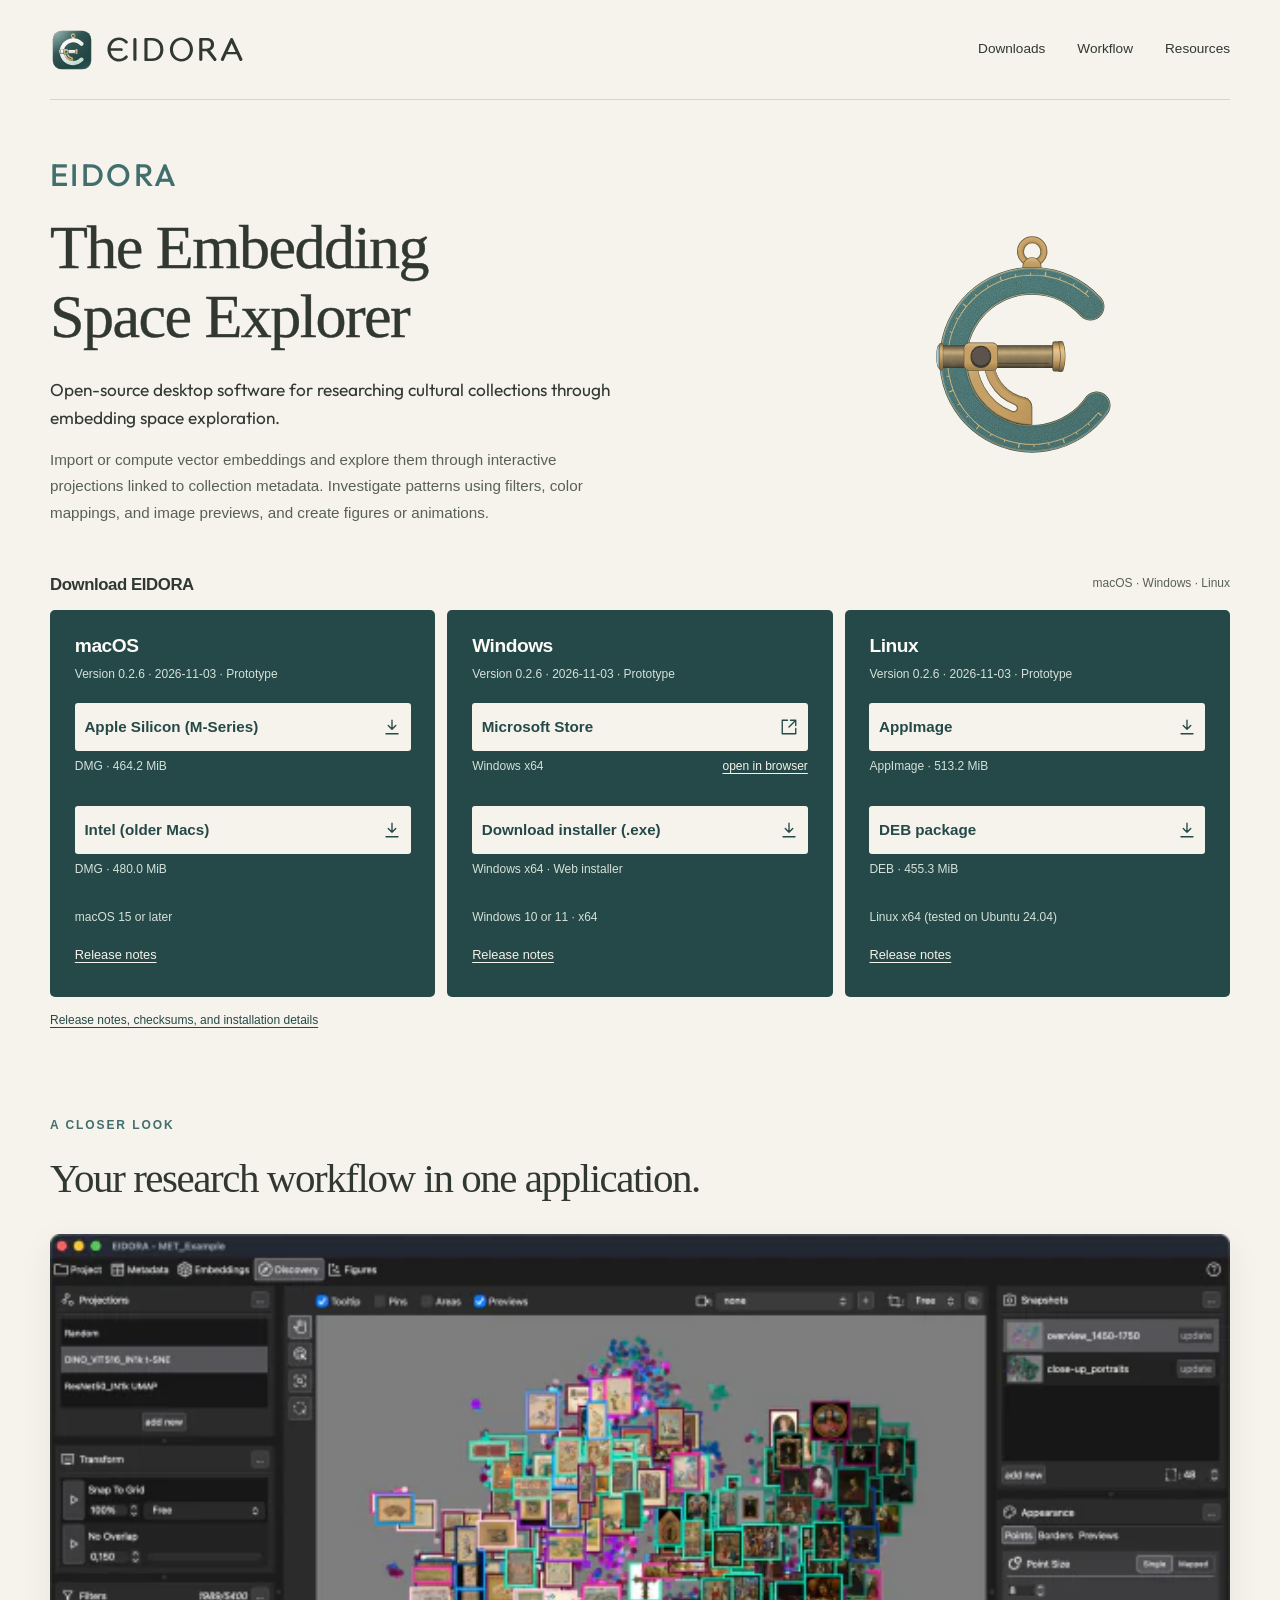
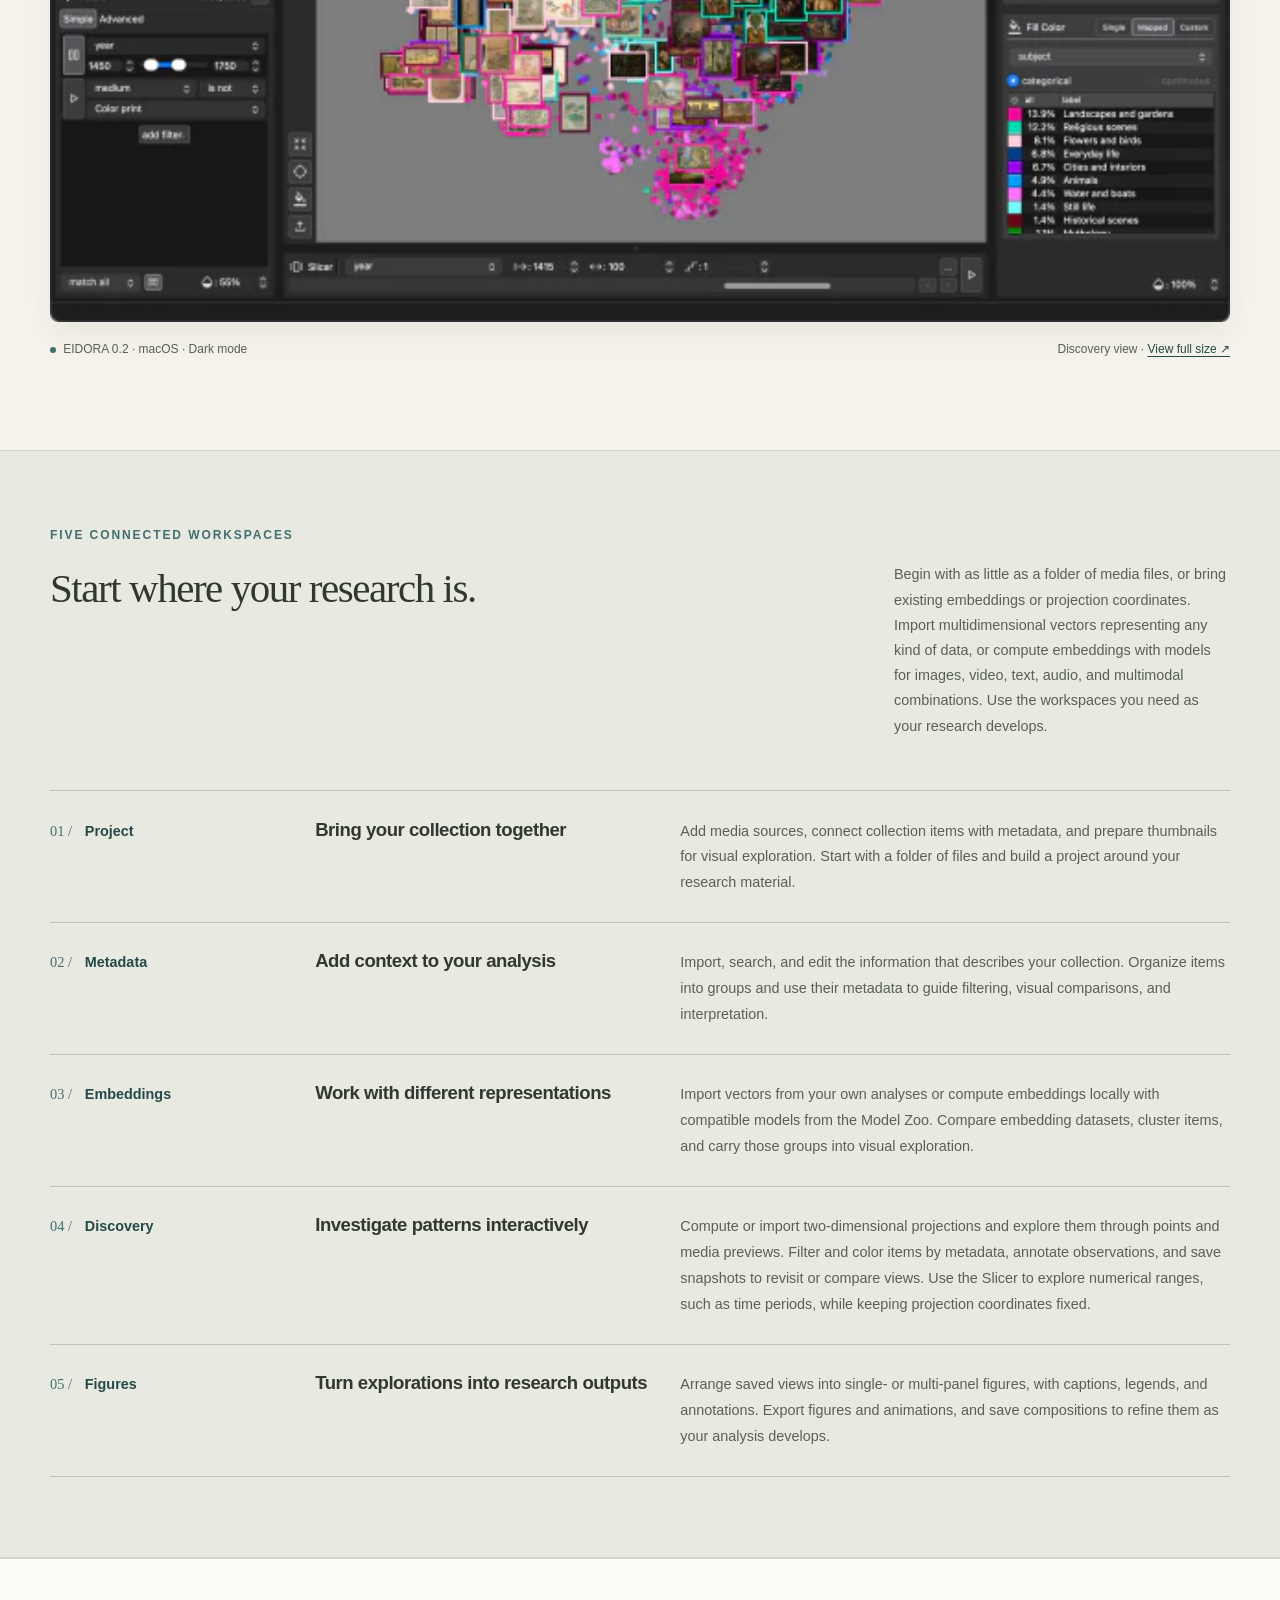
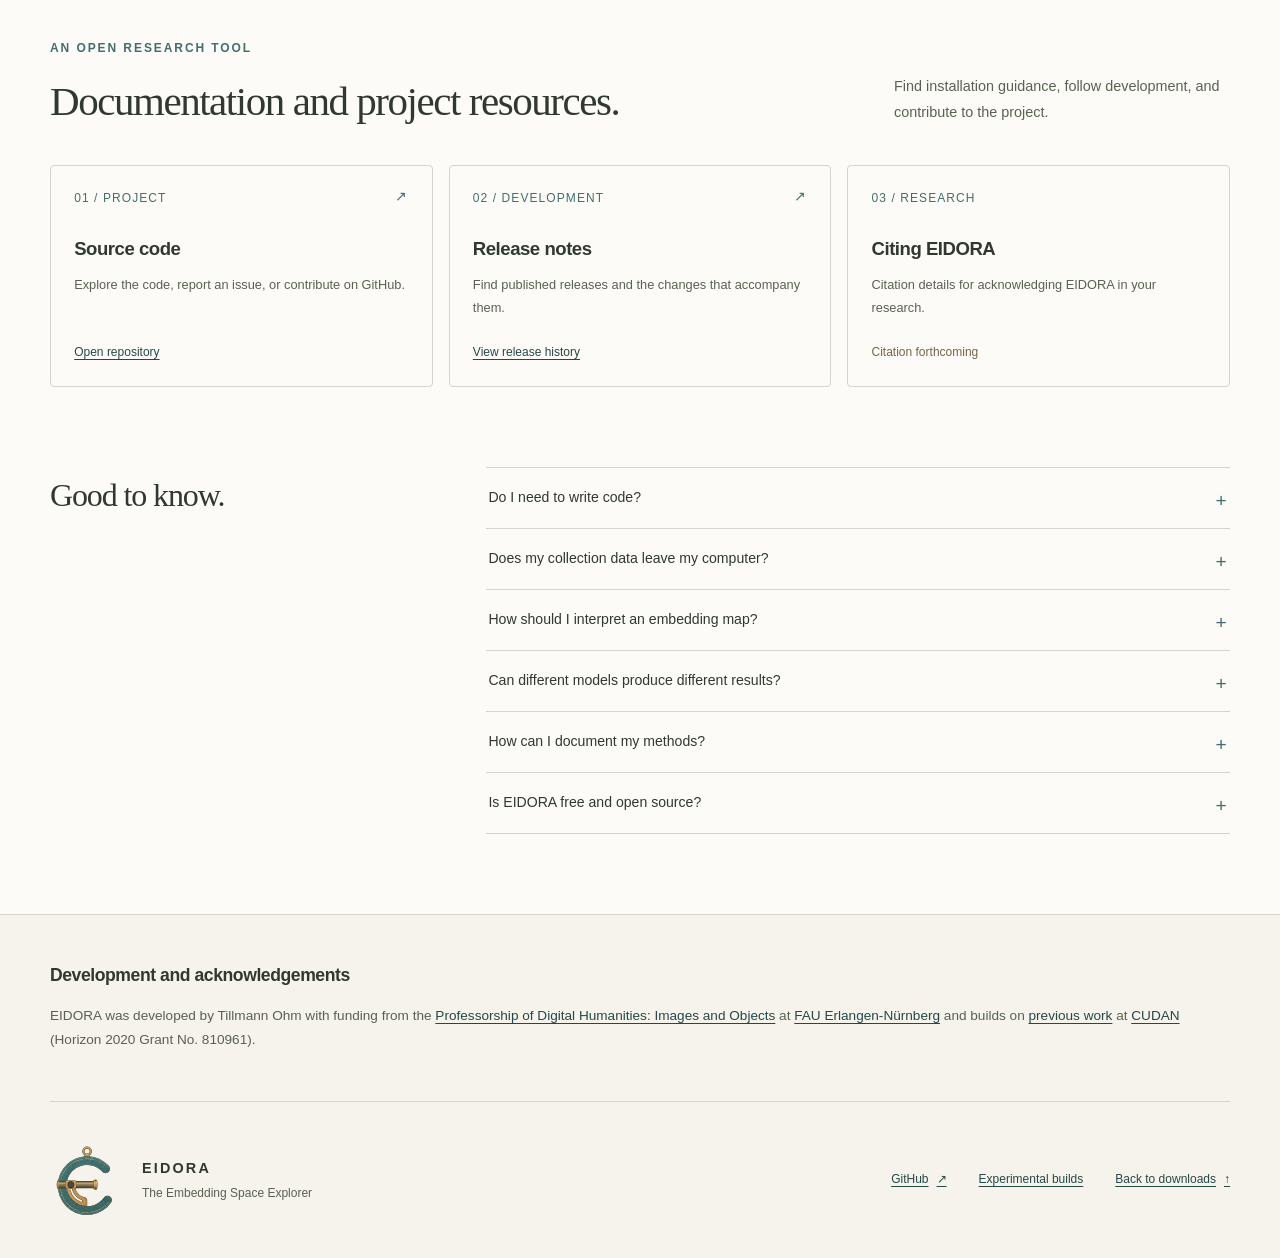
==== index.html @ cb99ee43 "Publish Windows 0.2.6 Store availability" ====
<!doctype html>
<html lang="en">
  <head>
    <meta charset="utf-8">
    <meta name="viewport" content="width=device-width, initial-scale=1">
    <title>EIDORA — The Embedding Space Explorer</title>
    <meta name="description" content="EIDORA is open-source desktop research software for the visual exploration of embedding spaces in cultural data.">
    <meta name="theme-color" content="#F5F3EB">
    <meta property="og:title" content="EIDORA — The Embedding Space Explorer">
    <meta property="og:description" content="Open-source desktop research software for the visual exploration of embedding spaces in cultural data.">
    <meta property="og:type" content="website">
    <link rel="icon" type="image/png" sizes="16x16" href="assets/brand/favicon-16.png">
    <link rel="icon" type="image/png" sizes="32x32" href="assets/brand/favicon-32.png">
    <link rel="preload" href="assets/fonts/outfit-latin.woff2" as="font" type="font/woff2" crossorigin>
    <link rel="stylesheet" href="styles.css">
    <link rel="stylesheet" href="release-pages.css">
  </head>
  <body>
    <a class="skip-link" href="#main">Skip to content</a>
    <header class="site-header wrap">
      <a class="brand" href="#main" aria-label="EIDORA home">
        <img class="brand-icon" src="assets/brand/eidora_icon.svg" alt="" width="44" height="44">
        <img class="wordmark" src="assets/brand/eidora_wordmark.svg" alt="EIDORA" width="136" height="24">
      </a>
      <nav aria-label="Main navigation">
        <a href="#downloads">Downloads</a>
        <a href="#workflow">Workflow</a>
        <a href="#resources">Resources</a>
      </nav>
    </header>

    <main id="main">
      <section class="hero wrap" aria-labelledby="hero-title">
        <div class="hero-copy">
          <h1 id="hero-title"><span class="hero-product-name">EIDORA</span><span class="hero-tagline">The Embedding<br>Space Explorer</span></h1>
          <p class="hero-lead">Open-source desktop software for researching cultural collections through embedding space exploration.</p>
          <p class="hero-description">Import or compute vector embeddings and explore them through interactive projections linked to collection metadata. Investigate patterns using filters, color mappings, and image previews, and create figures or animations.</p>
        </div>
        <div class="hero-art">
          <img src="assets/brand/eidora_logo.svg" alt="EIDORA" width="512" height="512">
        </div>
      </section>

      <section class="downloads wrap" id="downloads" aria-labelledby="download-title">
        <div class="section-heading download-heading">
          <h2 id="download-title">Download EIDORA</h2>
          <span class="section-note">macOS · Windows · Linux</span>
        </div>
        <!-- EIDORA DOWNLOADS START --><div class="download-grid landing-download-grid"><article class="download-card"><div class="platform-heading"><h3>macOS</h3></div><p class="release-meta">Version 0.2.6 · 2026-11-03 · Prototype</p><div class="installer"><a class="download-link download-primary" href="https://github.com/eidora-desktop/EIDORA/releases/download/v0.2.6/EIDORA-0.2.6-macos-arm64.dmg" target="_blank" rel="noopener noreferrer" aria-label="Download EIDORA 0.2.6 — Apple Silicon (M-Series)">Apple Silicon (M-Series)<svg class="action-icon action-icon-download" width="18" height="18" viewBox="0 0 24 24" fill="none" stroke="currentColor" stroke-width="1.8" stroke-linecap="round" stroke-linejoin="round" aria-hidden="true" focusable="false"><path d="M12 3v12m-5-5 5 5 5-5M4 21h16"/></svg></a><p class="release-meta">DMG · 464.2&nbsp;MiB</p></div><div class="installer"><a class="download-link download-primary" href="https://github.com/eidora-desktop/EIDORA/releases/download/v0.2.6/EIDORA-0.2.6-macos-x86_64.dmg" target="_blank" rel="noopener noreferrer" aria-label="Download EIDORA 0.2.6 — Intel (older Macs)">Intel (older Macs)<svg class="action-icon action-icon-download" width="18" height="18" viewBox="0 0 24 24" fill="none" stroke="currentColor" stroke-width="1.8" stroke-linecap="round" stroke-linejoin="round" aria-hidden="true" focusable="false"><path d="M12 3v12m-5-5 5 5 5-5M4 21h16"/></svg></a><p class="release-meta">DMG · 480.0&nbsp;MiB</p></div><div class="download-card-footer"><p class="release-meta">macOS 15 or later</p><a class="download-link" href="/releases/#v0.2.6">Release notes</a></div></article><article class="download-card"><div class="platform-heading"><h3>Windows</h3></div><p class="release-meta">Version 0.2.6 · 2026-11-03 · Prototype</p><div class="installer"><a class="download-link download-primary" href="ms-windows-store://pdp/?ProductId=9P0WFNT5DZS5" aria-label="Open EIDORA in Microsoft Store">Microsoft Store<svg class="action-icon action-icon-open" width="18" height="18" viewBox="0 0 24 24" fill="none" stroke="currentColor" stroke-width="1.8" stroke-linecap="round" stroke-linejoin="round" aria-hidden="true" focusable="false"><path d="M14 3h7v7M21 3l-9 9M10 3H3v18h18v-7"/></svg></a><p class="release-meta installer-meta"><span>Windows x64</span><a class="store-browser-link" href="https://apps.microsoft.com/detail/9P0WFNT5DZS5" target="_blank" rel="noopener noreferrer">open in browser</a></p></div><div class="installer"><a class="download-link download-primary" href="https://get.microsoft.com/installer/download/9P0WFNT5DZS5" aria-label="Download EIDORA Microsoft Store installer (.exe)">Download installer (.exe)<svg class="action-icon action-icon-download" width="18" height="18" viewBox="0 0 24 24" fill="none" stroke="currentColor" stroke-width="1.8" stroke-linecap="round" stroke-linejoin="round" aria-hidden="true" focusable="false"><path d="M12 3v12m-5-5 5 5 5-5M4 21h16"/></svg></a><p class="release-meta" title="Downloads EIDORA during installation.">Windows x64 · Web installer</p></div><div class="download-card-footer"><p class="release-meta">Windows 10 or 11 · x64</p><a class="download-link" href="/releases/#v0.2.6">Release notes</a></div></article><article class="download-card"><div class="platform-heading"><h3>Linux</h3></div><p class="release-meta">Version 0.2.6 · 2026-11-03 · Prototype</p><div class="installer"><a class="download-link download-primary" href="https://github.com/eidora-desktop/EIDORA/releases/download/v0.2.6/EIDORA-0.2.6-linux-x86_64.AppImage" target="_blank" rel="noopener noreferrer" aria-label="Download EIDORA 0.2.6 — AppImage">AppImage<svg class="action-icon action-icon-download" width="18" height="18" viewBox="0 0 24 24" fill="none" stroke="currentColor" stroke-width="1.8" stroke-linecap="round" stroke-linejoin="round" aria-hidden="true" focusable="false"><path d="M12 3v12m-5-5 5 5 5-5M4 21h16"/></svg></a><p class="release-meta">AppImage · 513.2&nbsp;MiB</p></div><div class="installer"><a class="download-link download-primary" href="https://github.com/eidora-desktop/EIDORA/releases/download/v0.2.6/EIDORA-0.2.6-linux-x86_64.deb" target="_blank" rel="noopener noreferrer" aria-label="Download EIDORA 0.2.6 — DEB package">DEB package<svg class="action-icon action-icon-download" width="18" height="18" viewBox="0 0 24 24" fill="none" stroke="currentColor" stroke-width="1.8" stroke-linecap="round" stroke-linejoin="round" aria-hidden="true" focusable="false"><path d="M12 3v12m-5-5 5 5 5-5M4 21h16"/></svg></a><p class="release-meta">DEB · 455.3&nbsp;MiB</p></div><div class="download-card-footer"><p class="release-meta">Linux x64 (tested on Ubuntu 24.04)</p><a class="download-link" href="/releases/#v0.2.6">Release notes</a></div></article></div><p class="download-footnote"><a href="/releases/">Release notes, checksums, and installation details</a></p><!-- EIDORA DOWNLOADS END -->
      </section>

      <section class="preview-section wrap" aria-labelledby="preview-title">
        <div class="section-heading">
          <div><p class="eyebrow">A closer look</p><h2 id="preview-title">Your research workflow in one application.</h2></div>
        </div>
        <figure class="app-preview">
          <a href="assets/images/eidora-0.2-macos-dark-full.webp" aria-label="Open the full-size screenshot of EIDORA 0.2 on macOS in dark mode">
            <img src="assets/images/eidora-0.2-macos-dark-1280.webp" srcset="assets/images/eidora-0.2-macos-dark-640.webp 640w, assets/images/eidora-0.2-macos-dark-1280.webp 1280w, assets/images/eidora-0.2-macos-dark-2400.webp 2400w" sizes="(max-width: 380px) calc(100vw - 32px), (max-width: 600px) calc(100vw - 40px), (max-width: 1000px) calc(100vw - 64px), (max-width: 1276px) calc(100vw - 96px), 1180px" alt="EIDORA 0.2 on macOS in dark mode: the Discovery view shows a t-SNE projection of artworks with thumbnail previews, metadata filters, the Slicer, and saved snapshots." width="3200" height="1864" loading="lazy" decoding="async">
          </a>
          <figcaption><span><span class="caption-dot" aria-hidden="true"></span>EIDORA 0.2 · macOS · Dark mode</span><span>Discovery view · <a href="assets/images/eidora-0.2-macos-dark-full.webp" aria-label="View the macOS dark mode screenshot at full size">View full size <span aria-hidden="true">↗</span></a></span></figcaption>
        </figure>
      </section>

      <section class="workflow-section" id="workflow" aria-labelledby="workflow-title">
        <div class="wrap">
          <div class="section-heading">
            <div><p class="eyebrow">Five connected workspaces</p><h2 id="workflow-title">Start where your research is.</h2></div>
            <p class="heading-description">Begin with as little as a folder of media files, or bring existing embeddings or projection coordinates. Import multidimensional vectors representing any kind of data, or compute embeddings with models for images, video, text, audio, and multimodal combinations. Use the workspaces you need as your research develops.</p>
          </div>
          <div class="workflow-grid">
            <article>
              <span class="workspace-label"><span aria-hidden="true">01 /</span> Project</span>
              <h3>Bring your collection together</h3>
              <p>Add media sources, connect collection items with metadata, and prepare thumbnails for visual exploration. Start with a folder of files and build a project around your research material.</p>
            </article>
            <article>
              <span class="workspace-label"><span aria-hidden="true">02 /</span> Metadata</span>
              <h3>Add context to your analysis</h3>
              <p>Import, search, and edit the information that describes your collection. Organize items into groups and use their metadata to guide filtering, visual comparisons, and interpretation.</p>
            </article>
            <article>
              <span class="workspace-label"><span aria-hidden="true">03 /</span> Embeddings</span>
              <h3>Work with different representations</h3>
              <p>Import vectors from your own analyses or compute embeddings locally with compatible models from the Model Zoo. Compare embedding datasets, cluster items, and carry those groups into visual exploration.</p>
            </article>
            <article>
              <span class="workspace-label"><span aria-hidden="true">04 /</span> Discovery</span>
              <h3>Investigate patterns interactively</h3>
              <p>Compute or import two-dimensional projections and explore them through points and media previews. Filter and color items by metadata, annotate observations, and save snapshots to revisit or compare views. Use the Slicer to explore numerical ranges, such as time periods, while keeping projection coordinates fixed.</p>
            </article>
            <article>
              <span class="workspace-label"><span aria-hidden="true">05 /</span> Figures</span>
              <h3>Turn explorations into research outputs</h3>
              <p>Arrange saved views into single- or multi-panel figures, with captions, legends, and annotations. Export figures and animations, and save compositions to refine them as your analysis develops.</p>
            </article>
          </div>
        </div>
      </section>

      <section class="resources-section" id="resources" aria-labelledby="resources-title">
        <div class="wrap">
          <div class="section-heading"><div><p class="eyebrow">An open research tool</p><h2 id="resources-title">Documentation and project resources.</h2></div><p class="heading-description">Find installation guidance, follow development, and contribute to the project.</p></div>
          <div class="resource-grid">
            <a class="resource-card" href="https://github.com/eidora-desktop/EIDORA" target="_blank" rel="noopener noreferrer"><span class="resource-label">01 / Project <span aria-hidden="true">↗</span></span><h3>Source code</h3><p>Explore the code, report an issue, or contribute on GitHub.</p><span class="resource-status">Open repository</span></a>
            <a class="resource-card" href="/releases/"><span class="resource-label">02 / Development <span aria-hidden="true">↗</span></span><h3>Release notes</h3><p>Find published releases and the changes that accompany them.</p><span class="resource-status">View release history</span></a>
            <article class="resource-card resource-pending"><span class="resource-label">03 / Research</span><h3>Citing EIDORA</h3><p>Citation details for acknowledging EIDORA in your research.</p><span class="resource-status">Citation forthcoming</span></article>
          </div>
          <div class="faq-layout">
            <h2>Good to know.</h2>
            <div class="faq-list">
              <details><summary>Do I need to write code?</summary><p>No. EIDORA provides a graphical interface for preparing collections, computing embeddings, exploring projections, and creating figures. You can also import embeddings or projection coordinates produced with your own scripts or other tools.</p></details>
              <details><summary>Does my collection data leave my computer?</summary><p>No, it does not. Analysis runs locally, so your collection data do not need to be uploaded to a server. Model discovery and downloads require internet access; installed models run on your computer.</p></details>
              <details><summary>How should I interpret an embedding map?</summary><p>Nearby items may share features captured by the embedding model, but proximity alone does not establish a historical, cultural, or semantic relationship. Two-dimensional projections can also distort distances. Use the map to develop questions, then examine the source material, metadata, model, and projection settings.</p></details>
              <details><summary>Can different models produce different results?</summary><p>Yes. Different models capture different features, so the same collection can produce different relationships and groupings. Projection methods and settings also affect the map. Comparing these choices can help you assess which patterns are useful for your research.</p></details>
              <details><summary>How can I document my methods?</summary><p>Methods reports assemble recorded model and algorithm details, parameter settings, and bibliographic references. Use them to support your methods descriptions and figure captions, alongside your own account of research decisions and interpretation.</p></details>
              <details><summary>Is EIDORA free and open source?</summary><p>Yes. EIDORA is free and its source code is available under the <a href="https://github.com/eidora-desktop/EIDORA/blob/main/LICENSE" target="_blank" rel="noopener noreferrer">MIT license</a>. Embedding models may have separate licenses; check the terms of the models you use.</p></details>
            </div>
          </div>
        </div>
      </section>
      <section class="acknowledgements wrap" aria-labelledby="acknowledgements-title">
        <h2 id="acknowledgements-title">Development and acknowledgements</h2>
        <p>EIDORA was developed by Tillmann Ohm with funding from the <a href="https://www.dhss.phil.fau.de/images-and-objects-lab/" target="_blank" rel="noopener noreferrer">Professorship of Digital Humanities: Images and Objects</a> at <a href="https://www.fau.de/" target="_blank" rel="noopener noreferrer">FAU Erlangen-Nürnberg</a> and builds on <a href="https://collection-space-navigator.github.io/" target="_blank" rel="noopener noreferrer">previous work</a> at <a href="https://cudan.tlu.ee/" target="_blank" rel="noopener noreferrer">CUDAN</a> (Horizon 2020 Grant No. 810961).</p>
      </section>
    </main>

    <footer class="site-footer wrap">
      <div class="footer-identity"><img src="assets/brand/eidora_logo.svg" alt="" width="76" height="76" loading="lazy"><div><strong>EIDORA</strong><p>The Embedding Space Explorer</p></div></div>
      <div class="footer-links"><a href="https://github.com/eidora-desktop/EIDORA" target="_blank" rel="noopener noreferrer">GitHub <span aria-hidden="true">↗</span></a><a href="/experimental/" rel="nofollow">Experimental builds</a><a href="#downloads">Back to downloads <span aria-hidden="true">↑</span></a></div>
    </footer>
  </body>
</html>
---- styles.css ----
/* EIDORA website styles. Palette: assets/brand/eidora_colors.md. */
@font-face {
  font-family: "Outfit";
  font-style: normal;
  font-weight: 400 500;
  font-display: swap;
  src: url("assets/fonts/outfit-latin-ext.woff2") format("woff2");
  unicode-range: U+0100-02BA, U+02BD-02C5, U+02C7-02CC, U+02CE-02D7, U+02DD-02FF, U+0304, U+0308, U+0329, U+1D00-1DBF, U+1E00-1E9F, U+1EF2-1EFF, U+2020, U+20A0-20AB, U+20AD-20C4, U+2113, U+2C60-2C7F, U+A720-A7FF;
}
@font-face {
  font-family: "Outfit";
  font-style: normal;
  font-weight: 400 500;
  font-display: swap;
  src: url("assets/fonts/outfit-latin.woff2") format("woff2");
  unicode-range: U+0000-00FF, U+0131, U+0152-0153, U+02BB-02BC, U+02C6, U+02DA, U+02DC, U+0304, U+0308, U+0329, U+2000-206F, U+20AC, U+2122, U+2191, U+2193, U+2212, U+2215, U+FEFF, U+FFFD;
}
:root {
  color-scheme: light;
  --paper: #f5f3eb;
  --porcelain: #fcfbf7;
  --ink: #303830;
  --muted: #596153;
  --teal: #426f6e;
  --deep-teal: #254948;
  --teal-hover: #193b3a;
  --gold: #d4b57e;
  --gold-ink: #766449;
  --sage-mist: #e8e9e0;
  --rule: #d3d5ca;
  --edge: #7d8576;
  --inverse-muted: #d5e1da;
  --serif: Georgia, "Times New Roman", serif;
  --sans: -apple-system, BlinkMacSystemFont, "Segoe UI", sans-serif;
  --display: "Outfit", system-ui, -apple-system, BlinkMacSystemFont, "Segoe UI", Arial, sans-serif;
}
* { box-sizing: border-box; }
html { scroll-padding-top: 2rem; }
body { margin: 0; background: var(--paper); color: var(--ink); font-family: var(--sans); font-size: 1rem; line-height: 1.65; -webkit-font-smoothing: antialiased; }
img { display: block; max-width: 100%; height: auto; }
a { color: var(--deep-teal); text-underline-offset: .24em; text-decoration-thickness: 1px; }
a:hover { color: var(--teal); }
a:focus-visible, summary:focus-visible { outline: 2px solid var(--deep-teal); outline-offset: 5px; border-radius: 2px; }
::selection { color: var(--ink); background: #e4d4b4; }
h1, h2, h3, p, figure { margin: 0; }
h1, h2, h3 { text-wrap: balance; }
h2 { font-family: var(--serif); font-size: clamp(2rem, 3.2vw, 2.85rem); font-weight: 400; line-height: 1.15; letter-spacing: -.035em; }
h3 { font-size: 1.16rem; font-weight: 600; line-height: 1.4; letter-spacing: -.025em; }
.wrap { width: min(1180px, calc(100% - 96px)); margin-inline: auto; }
.visually-hidden { position: absolute; width: 1px; height: 1px; padding: 0; margin: -1px; overflow: hidden; clip: rect(0, 0, 0, 0); white-space: nowrap; border: 0; }
.skip-link { position: absolute; top: 1rem; left: 1rem; z-index: 5; transform: translateY(-200%); padding: .6rem 1rem; background: var(--porcelain); }
.skip-link:focus { transform: translateY(0); }
.eyebrow { color: var(--teal); font-size: .75rem; font-weight: 650; text-transform: uppercase; letter-spacing: .16em; margin-bottom: 1.2rem; }
.site-header { min-height: 100px; display: flex; align-items: center; justify-content: space-between; gap: 2rem; border-bottom: 1px solid var(--rule); }
.brand { display: inline-flex; gap: 13px; align-items: center; }
.brand-icon { width: 44px; }
.wordmark { width: 136px; }
.site-header nav { display: flex; gap: 2rem; }
.site-header nav a { display: inline-flex; align-items: center; min-height: 44px; color: var(--ink); text-decoration: none; font-size: .85rem; }
.site-header nav a:hover { text-decoration: underline; }
/* Opening identity */
.hero { display: grid; grid-template-columns: minmax(0, 1.65fr) minmax(0, .85fr); align-items: center; gap: 2rem; padding-block: 58px 48px; }
.hero > *, .section-heading > *, .workflow-grid article > *, .faq-layout > *, .site-footer > * { min-width: 0; }
.hero h1 { font-family: var(--serif); font-size: clamp(2.8rem, 4.85vw, 4.05rem); font-weight: 400; line-height: 1.12; letter-spacing: -.025em; }
.hero-product-name { display: block; margin-bottom: .65em; color: var(--teal); font-family: var(--display); font-size: .5em; font-weight: 500; letter-spacing: .08em; }
.hero-tagline { font-weight: 400; -webkit-text-stroke: .4px currentColor; }
.hero-lead { max-width: 35rem; margin-top: 1.5rem; font-family: var(--display); font-size: 1.08rem; font-weight: 400; line-height: 1.65; }
.hero-description { max-width: 35rem; margin-top: .85rem; font-size: .95rem; line-height: 1.75; color: var(--muted); }
.hero-art { width: min(100%, 240px); justify-self: center; }
.hero-art img { width: 100%; opacity: .92; }
/* Platform downloads */
.section-heading { display: flex; align-items: end; justify-content: space-between; gap: 3rem; margin-bottom: 2rem; }
.download-heading { margin-bottom: 1rem; }
.download-heading h2 { font-family: var(--sans); font-size: 1.05rem; font-weight: 600; letter-spacing: -.025em; }
.section-note { color: var(--muted); font-size: .75rem; }
.download-grid { display: grid; grid-template-columns: repeat(3, minmax(0, 1fr)); gap: 12px; }
.download-footnote + .landing-download-grid { margin-top: 1rem; }
.landing-download-grid .installer .release-meta { margin-block: .35rem 1rem; }
.landing-download-grid .download-card { display: flex; flex-direction: column; }
.landing-download-grid .download-primary { width: 100%; justify-content: space-between; gap: .75rem; }
.download-card-footer { margin-top: auto; padding-top: .75rem; }
.download-card-footer .release-meta { margin-block: 0; }
.download-card { min-width: 0; background: var(--deep-teal); color: var(--porcelain); padding: 1.45rem 1.55rem 1.25rem; border-radius: 5px; }
.download-card p, .resource-card p, .release-notes { overflow-wrap: anywhere; }
.platform-heading { display: flex; align-items: center; justify-content: space-between; }
.platform-heading h3 { font-size: 1.2rem; }
.platform-symbol { color: var(--gold); font-size: 1.4rem; line-height: 1; }
.release-meta { font-size: .75rem; color: var(--inverse-muted); margin-block: .3rem 1.15rem; }
.installer + .installer { margin-top: .85rem; }
.installer-label { display: flex; justify-content: space-between; align-items: center; gap: 1rem; border-top: 1px solid #53716a; padding-top: .65rem; font-size: .78rem; }
.installer-label > span { font-size: .75rem; color: var(--inverse-muted); }
.download-pending { display: block; margin-top: .17rem; font-size: .75rem; color: var(--inverse-muted); }
.download-link { display: inline-flex; align-items: center; min-height: 44px; margin-top: .35rem; color: var(--paper); font-size: .8rem; }
.download-link:hover { color: var(--gold); }
.download-link:focus-visible { outline-color: var(--gold); }
.download-footnote { display: flex; flex-wrap: wrap; justify-content: space-between; gap: .5rem 1.5rem; margin-top: .85rem; font-size: .75rem; color: var(--muted); }
/* Full, uncropped application preview */
.preview-section { padding-block: 86px 90px; }
.heading-description { max-width: 21rem; color: var(--muted); font-size: .9rem; line-height: 1.75; }
.app-preview > a { display: block; border-radius: 8px; box-shadow: 0 12px 35px #30383012; }
.app-preview img { width: 100%; height: auto; border-radius: 8px; }
.app-preview figcaption { display: flex; justify-content: space-between; flex-wrap: wrap; gap: .5rem 2rem; margin-top: 1.1rem; color: var(--muted); font-size: .75rem; }
.caption-dot { display: inline-block; width: 6px; height: 6px; background: var(--teal); border-radius: 50%; margin-right: .45rem; }
/* Research narrative */
.workflow-section { background: var(--sage-mist); border-block: 1px solid var(--rule); padding-block: 75px 80px; }
.workflow-section .section-heading { align-items: start; }
.workflow-section h2 { max-width: 32rem; }
.workflow-section .heading-description { padding-top: 2.3rem; }
.workflow-grid { display: grid; margin-top: 3.2rem; }
.workflow-grid article { display: grid; grid-template-columns: minmax(0, .7fr) minmax(0, 1fr) minmax(0, 1.65fr); align-items: baseline; gap: 2rem; border-top: 1px solid #bcc5b8; padding-block: 1.6rem; }
.workflow-grid article:last-child { border-bottom: 1px solid #bcc5b8; }
.workspace-label { color: var(--deep-teal); font-size: .9rem; font-weight: 600; }
.workspace-label > span { margin-right: .55rem; font-family: var(--serif); color: var(--teal); font-weight: 400; }
.workflow-grid p { color: var(--muted); font-size: .9rem; line-height: 1.8; }
/* Resources and native, keyboard-accessible FAQ disclosure controls */
.resources-section { background: var(--porcelain); border-block: 1px solid var(--rule); padding-block: 80px; }
.resource-grid { display: grid; grid-template-columns: repeat(3, minmax(0, 1fr)); gap: 1rem; margin-top: 2.5rem; }
.resource-card { display: flex; flex-direction: column; min-width: 0; padding: 1.45rem; border: 1px solid var(--rule); border-radius: 4px; text-decoration: none; color: var(--ink); }
a.resource-card:hover { border-color: var(--teal); background: var(--paper); color: var(--ink); }
.resource-label { display: flex; justify-content: space-between; color: var(--teal); font-size: .75rem; text-transform: uppercase; letter-spacing: .09em; margin-bottom: 1.7rem; }
.resource-label > span { font-size: .9rem; line-height: 1; }
.resource-card p { color: var(--muted); font-size: .8rem; line-height: 1.8; margin-block: .7rem 1.5rem; }
.resource-status { margin-top: auto; font-size: .75rem; color: var(--deep-teal); }
a.resource-card .resource-status { text-decoration: underline; text-underline-offset: .24em; }
.resource-pending .resource-status { color: var(--gold-ink); }
.faq-layout { display: grid; grid-template-columns: minmax(0, 1fr) minmax(0, 2fr); gap: 4rem; margin-top: 5rem; }
.faq-layout > h2 { font-size: 2rem; padding-top: .6rem; }
details { border-top: 1px solid var(--rule); }
details:last-child { border-bottom: 1px solid var(--rule); }
summary { cursor: pointer; padding: 1.15rem 1.6rem 1.15rem .15rem; font-size: .88rem; font-weight: 500; list-style: none; position: relative; }
summary::-webkit-details-marker { display: none; }
summary::after { content: "+"; position: absolute; right: .2rem; top: 1.05rem; font-size: 1.2rem; color: var(--teal); }
details[open] summary::after { content: "−"; }
summary:hover { color: var(--teal); }
details p { margin: 0 1.7rem 1.3rem .15rem; font-size: .84rem; line-height: 1.85; color: var(--muted); }
/* Development credits */
.acknowledgements { padding-block: 3rem; border-bottom: 1px solid var(--rule); }
.acknowledgements h2 { font-family: var(--sans); font-size: 1.1rem; font-weight: 600; letter-spacing: -.025em; line-height: 1.4; }
.acknowledgements p { margin-top: 1rem; color: var(--muted); font-size: .85rem; line-height: 1.8; }
.site-footer { display: flex; align-items: center; justify-content: space-between; gap: 2rem; padding-block: 2.5rem; }
.footer-identity { display: flex; align-items: center; gap: 1rem; }
.footer-identity img { width: 76px; }
.footer-identity strong { font-size: .9rem; letter-spacing: .15em; font-weight: 600; }
.footer-identity p { font-size: .75rem; color: var(--muted); margin-top: .15rem; }
.footer-links { display: flex; flex-wrap: wrap; gap: .5rem 2rem; font-size: .75rem; }
.footer-links a { display: inline-flex; gap: .5rem; align-items: center; min-height: 44px; }
/* Compact desktop and tablet */
@media (max-width: 1000px) {
  .wrap { width: calc(100% - 64px); }
  .hero { gap: 1rem; }
  .hero-art { max-width: 280px; }
  .hero .eyebrow { font-size: .75rem; }
  .download-card { padding: 1.1rem; }
  .section-heading { gap: 2rem; }
  .heading-description { max-width: 18rem; }
  .workflow-grid article { grid-template-columns: minmax(0, .7fr) minmax(0, 1.5fr); gap: .65rem 2rem; }
  .workflow-grid p { grid-column: 2; }
  .faq-layout { gap: 2rem; }
}
@media (max-width: 900px) {
  .landing-download-grid, .resource-grid { grid-template-columns: repeat(2, minmax(0, 1fr)); }
  .section-heading { flex-wrap: wrap; align-items: start; gap: 1.25rem 2rem; }
  .section-heading > div { flex: 1 1 18rem; }
  .heading-description { flex: 1 1 18rem; max-width: 32rem; }
  .workflow-section .heading-description { padding-top: 0; }
  .hero h1 { font-size: clamp(2.15rem, 4.85vw, 4.05rem); }
  .site-footer { flex-wrap: wrap; }
}
/* Mobile */
@media (max-width: 600px) {
  .wrap { width: calc(100% - 40px); }
  .site-header { min-height: 112px; flex-wrap: wrap; justify-content: center; gap: .15rem; padding-block: .8rem .35rem; }
  .brand-icon { width: 34px; }
  .wordmark { width: 118px; }
  .site-header nav { width: 100%; justify-content: center; gap: 2rem; }
  .site-header nav a { font-size: .78rem; }
  .hero { display: block; padding-block: 2.75rem 2rem; }
  .hero h1 { font-size: clamp(2.15rem, 8vw, 3rem); }
  .hero .eyebrow { font-size: .75rem; letter-spacing: .1em; }
  .hero-description { font-size: .95rem; }
  .hero-lead { font-size: 1rem; }
  .hero-art { display: none; }
  .section-heading { display: block; }
  .download-heading h2 { font-size: 1rem; }
  .section-note { display: block; margin-top: .4rem; font-size: .75rem; }
  .download-grid, .landing-download-grid { grid-template-columns: minmax(0, 1fr); gap: .75rem; }
  .download-card { padding: 1.2rem 1.3rem; }
  .release-meta { font-size: .75rem; margin-bottom: .85rem; }
  .installer-label { font-size: .85rem; }
  .installer-label > span, .download-pending { font-size: .75rem; }
  .download-footnote { font-size: .73rem; }
  .download-footnote a { display: inline-flex; align-items: center; min-height: 44px; }
  .preview-section { padding-block: 3.5rem; }
  h2 { font-size: 2.15rem; }
  .eyebrow { font-size: .75rem; }
  .heading-description { max-width: 32rem; margin-top: 1.2rem; font-size: .85rem; }
  .app-preview figcaption { font-size: .75rem; }
  .workflow-section, .resources-section { padding-block: 3.5rem; }
  .workflow-section .heading-description { padding-top: 0; }
  .workflow-grid { margin-top: 2rem; }
  .workflow-grid article { display: block; padding-block: 1.4rem; }
  .workflow-grid h3 { font-size: 1.1rem; margin-block: .6rem; }
  .workflow-grid p { font-size: .9rem; }
  .resource-grid { grid-template-columns: 1fr; gap: .75rem; }
  .resource-card { padding: 1rem; }
  .resource-card h3 { font-size: 1.05rem; }
  .resource-label { font-size: .75rem; letter-spacing: .04em; margin-bottom: 1.2rem; }
  .resource-status { font-size: .75rem; }
  .faq-layout { grid-template-columns: 1fr; gap: 1.5rem; margin-top: 3rem; }
  .site-footer { flex-direction: column; align-items: start; gap: 1rem; }
  .footer-links { flex-wrap: wrap; gap: 1.5rem; }
}
@media (max-width: 380px) {
  .wrap { width: calc(100% - 32px); }
  .hero .eyebrow { font-size: .75rem; }
  .resource-grid { grid-template-columns: 1fr; }
  .resource-label { font-size: .75rem; }
}
@media (prefers-reduced-motion: reduce) {
  html { scroll-behavior: auto; }
}
---- release-pages.css ----
/* Shared download catalog additions; the landing-page design stays in styles.css. */
.release-grid { grid-template-columns: repeat(4, minmax(0, 1fr)); }
.release-grid .download-card { min-width: 0; scroll-margin-top: 2rem; }
.release-grid .download-card > h3 { min-height: 2.8em; }
.download-actions { display: flex; flex-direction: column; align-items: flex-start; gap: .6rem; margin-top: .75rem; }
.release-grid .download-actions { min-height: calc(96px + .6rem); }
.download-details { margin-top: 1.25rem; }
.download-details .release-meta { margin-block: 0 .65rem; }
.release-grid .download-card:target { outline: 3px solid var(--gold); outline-offset: 4px; }
.release-page { padding-block: 3rem; }
.release-page h1 { font-family: var(--serif); font-size: clamp(2.3rem, 5vw, 3.5rem); font-weight: 400; line-height: 1.15; }
.release-page > p { margin-block: 1.5rem; max-width: 48rem; }
.release-page .release-grid { margin-block: 2rem; }
.experimental-notice { max-width: 48rem; margin-block: 2rem; padding: 1.5rem; border-left: 3px solid var(--gold-ink); background: var(--sage-mist); }
.experimental-notice h2 { font-family: var(--sans); font-size: 1.1rem; font-weight: 600; letter-spacing: normal; }
.experimental-notice p { margin-top: .75rem; }
.download-primary { display: flex; align-items: center; justify-content: space-between; gap: .75rem; flex: 0 0 auto; width: min(13.5rem, 100%); min-width: 0; min-height: 48px; margin-top: 0; padding: .5rem .6rem; border-radius: 3px; background: var(--paper); color: var(--deep-teal); font-size: .95rem; font-weight: 600; line-height: 1.2; text-align: left; overflow-wrap: anywhere; text-decoration: none; }
.download-primary:hover { background: var(--gold); color: var(--deep-teal); }
.store-browser-link { display: inline-flex; align-items: center; min-height: 44px; font-size: .75rem; }
.download-card .store-browser-link { color: var(--paper); }
.installer-meta { display: flex; align-items: baseline; justify-content: space-between; gap: .5rem; }
.installer-meta .store-browser-link { min-height: 0; font-size: inherit; white-space: nowrap; }
.checksum, .checksum:last-child { border: 0; font-size: .68rem; margin-block: .35rem; }
.checksum summary { display: inline-flex; align-items: center; gap: .4rem; min-height: 36px; padding: .35rem .15rem; color: var(--inverse-muted); font-size: inherit; font-weight: 400; }
.checksum summary::after { position: static; font-size: .8rem; color: inherit; }
.checksum summary:hover { color: var(--porcelain); }
.checksum code { display: block; overflow-wrap: anywhere; margin-top: .25rem; color: var(--inverse-muted); }
.checksum summary:focus-visible { outline-color: var(--gold); }
.installation { max-width: 48rem; margin-top: 3rem; }
.installation h3 { margin-top: 1.5rem; }
.installation p { margin-top: .65rem; }
.release-entry { border-top: 1px solid var(--rule); margin-top: 2rem; padding-block: 2rem; }
.release-entry > p { margin-top: 1rem; }
.release-notes { white-space: pre-wrap; overflow-wrap: anywhere; }
.history-platform { margin-top: 1rem; max-width: 48rem; }
/* Experimental downloads: one compact card per operating system. */
.prototype-downloads { margin-top: 1rem; }
.prototype-version { display: flex; flex-wrap: wrap; align-items: center; gap: .65rem; color: var(--muted); font-size: .85rem; }
.prototype-version a { font-size: .78rem; }
.prototype-badge { display: inline-block; padding: .15rem .5rem; border-radius: 3px; background: var(--sage-mist); color: var(--deep-teal); font-size: .72rem; }
.prototype-warning { margin-top: 1.15rem; padding-left: .8rem; border-left: 2px solid var(--gold-ink); color: var(--muted); font-size: .8rem; }
.prototype-grid { display: grid; grid-template-columns: repeat(3, minmax(0, 1fr)); gap: 1rem; margin-top: 1.75rem; }
.prototype-card { display: flex; flex-direction: column; min-width: 0; padding: 1.5rem; border: 1px solid var(--rule); border-radius: 8px; background: var(--porcelain); scroll-margin-top: 2rem; }
.prototype-card h2 { font-family: var(--sans); font-size: 1.25rem; font-weight: 600; letter-spacing: -.025em; }
.prototype-options { display: grid; grid-template-columns: minmax(0, 1fr); gap: .9rem; margin-block: 1.25rem; }
.prototype-option { min-width: 0; }
.prototype-button { display: flex; align-items: center; justify-content: space-between; gap: .75rem; min-height: 44px; padding: .6rem .85rem; border-radius: 4px; background: var(--deep-teal); color: var(--porcelain); font-size: .9rem; font-weight: 600; text-decoration: none; }
.prototype-button:hover { background: var(--teal-hover); color: var(--porcelain); }
.action-icon { flex: 0 0 18px; width: 18px; height: 18px; }
.prototype-button .action-icon { color: var(--gold); }
.prototype-option-meta { margin-top: .3rem; color: var(--muted); font-size: .72rem; }
.prototype-unavailable { display: flex; justify-content: space-between; gap: .5rem; min-height: 44px; align-items: center; color: var(--muted); font-size: .9rem; }
.prototype-unavailable > span { font-size: .72rem; }
.prototype-card-footer { margin-top: auto; padding-top: .75rem; border-top: 1px solid var(--rule); color: var(--muted); font-size: .75rem; }
.prototype-help { border: 0; }
.prototype-help:last-child { border: 0; }
.prototype-help summary { display: inline-block; min-height: 32px; padding: .45rem 1.2rem 0 0; font-size: .75rem; color: var(--deep-teal); }
.prototype-help summary::after { top: .35rem; right: 0; font-size: .9rem; }
.prototype-help p { margin: .5rem 0 0; font-size: .75rem; line-height: 1.6; }
.prototype-card-pending { background: transparent; }
.prototype-coming-soon { margin-top: 1.5rem; max-width: 15rem; color: var(--muted); }
.prototype-coming-soon > span { display: inline-block; padding: .2rem .55rem; border-radius: 3px; background: var(--sage-mist); color: var(--muted); font-size: .72rem; }
.prototype-coming-soon p { margin-top: .7rem; font-size: .85rem; line-height: 1.6; }
.prototype-extras { display: grid; grid-template-columns: repeat(2, minmax(0, 1fr)); align-items: start; gap: 1.5rem; margin-top: 1.25rem; }
.prototype-extra, .prototype-extra:last-child { min-width: 0; border-top: 1px solid var(--rule); border-bottom: 0; scroll-margin-top: 2rem; }
.prototype-extra summary { min-height: 44px; padding: .7rem 1.5rem .7rem 0; font-size: .75rem; font-weight: 400; color: var(--muted); }
.prototype-extra summary::after { top: .6rem; font-size: .95rem; }
.prototype-extra-body { padding: .25rem 0 1rem; font-size: .8rem; }
.prototype-extra-body p { margin: .5rem 0; color: var(--muted); font-size: inherit; line-height: 1.7; }
.prototype-technical + .prototype-technical { margin-top: 1.5rem; }
.prototype-technical h3 { font-size: .85rem; }
.prototype-technical code { display: block; overflow-wrap: anywhere; color: var(--muted); font-size: .68rem; }
.prototype-filename { overflow-wrap: anywhere; }
.prototype-note-date { font-size: .72rem; }
.prototype-public-link { margin-top: 1.5rem; font-size: .75rem; }
@media (max-width: 900px) {
  .prototype-grid { grid-template-columns: repeat(2, minmax(0, 1fr)); }
}
@media (max-width: 600px) {
  .prototype-grid { grid-template-columns: 1fr; }
  .prototype-card { padding: 1.25rem; }
  .prototype-options { grid-template-columns: repeat(2, minmax(0, 1fr)); gap: .8rem; }
  .prototype-coming-soon { margin-block: 1rem; max-width: none; }
  .prototype-extras { grid-template-columns: 1fr; gap: 0; }
}
@media (max-width: 380px) {
  .prototype-options { grid-template-columns: 1fr; }
}
@media (max-width: 1000px) { .release-grid { grid-template-columns: repeat(2, minmax(0, 1fr)); } }
@media (max-width: 600px) {
  .release-grid { grid-template-columns: 1fr; }
  .release-page { padding-block: 2rem; }
}
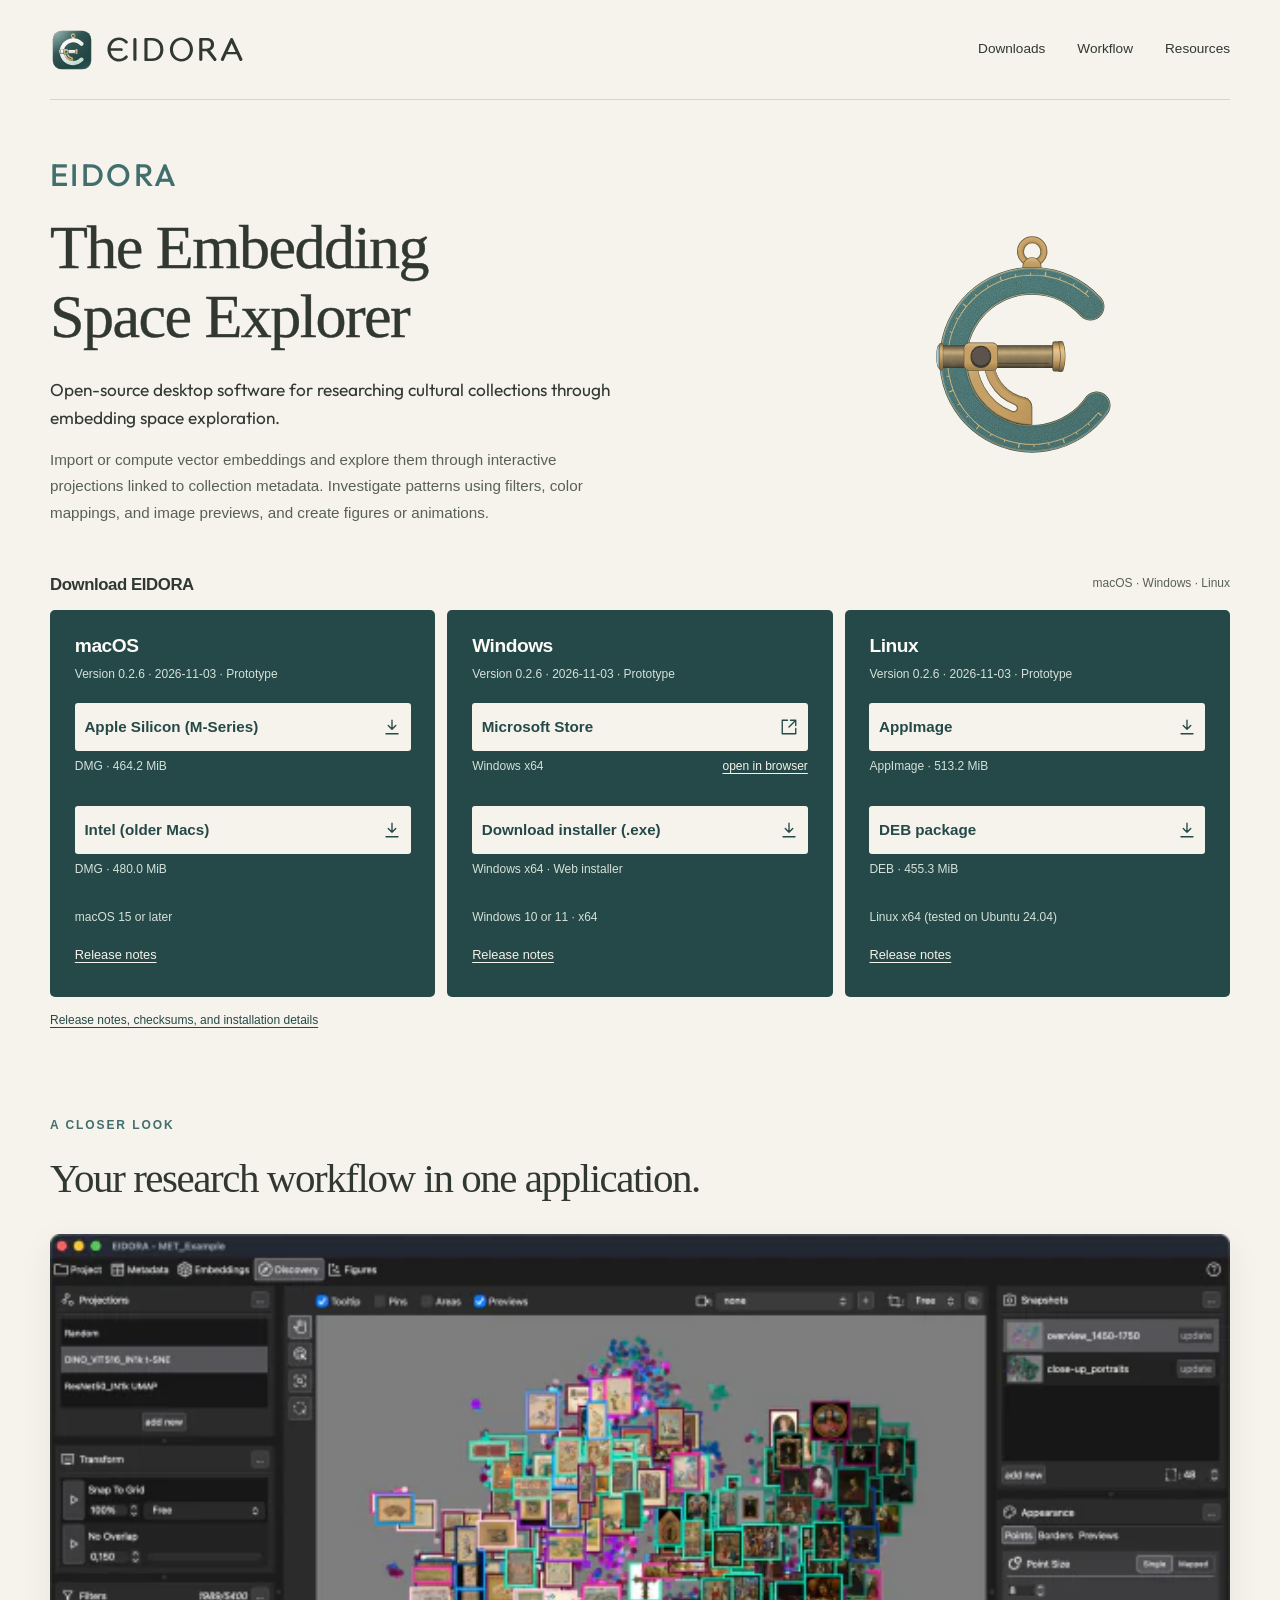
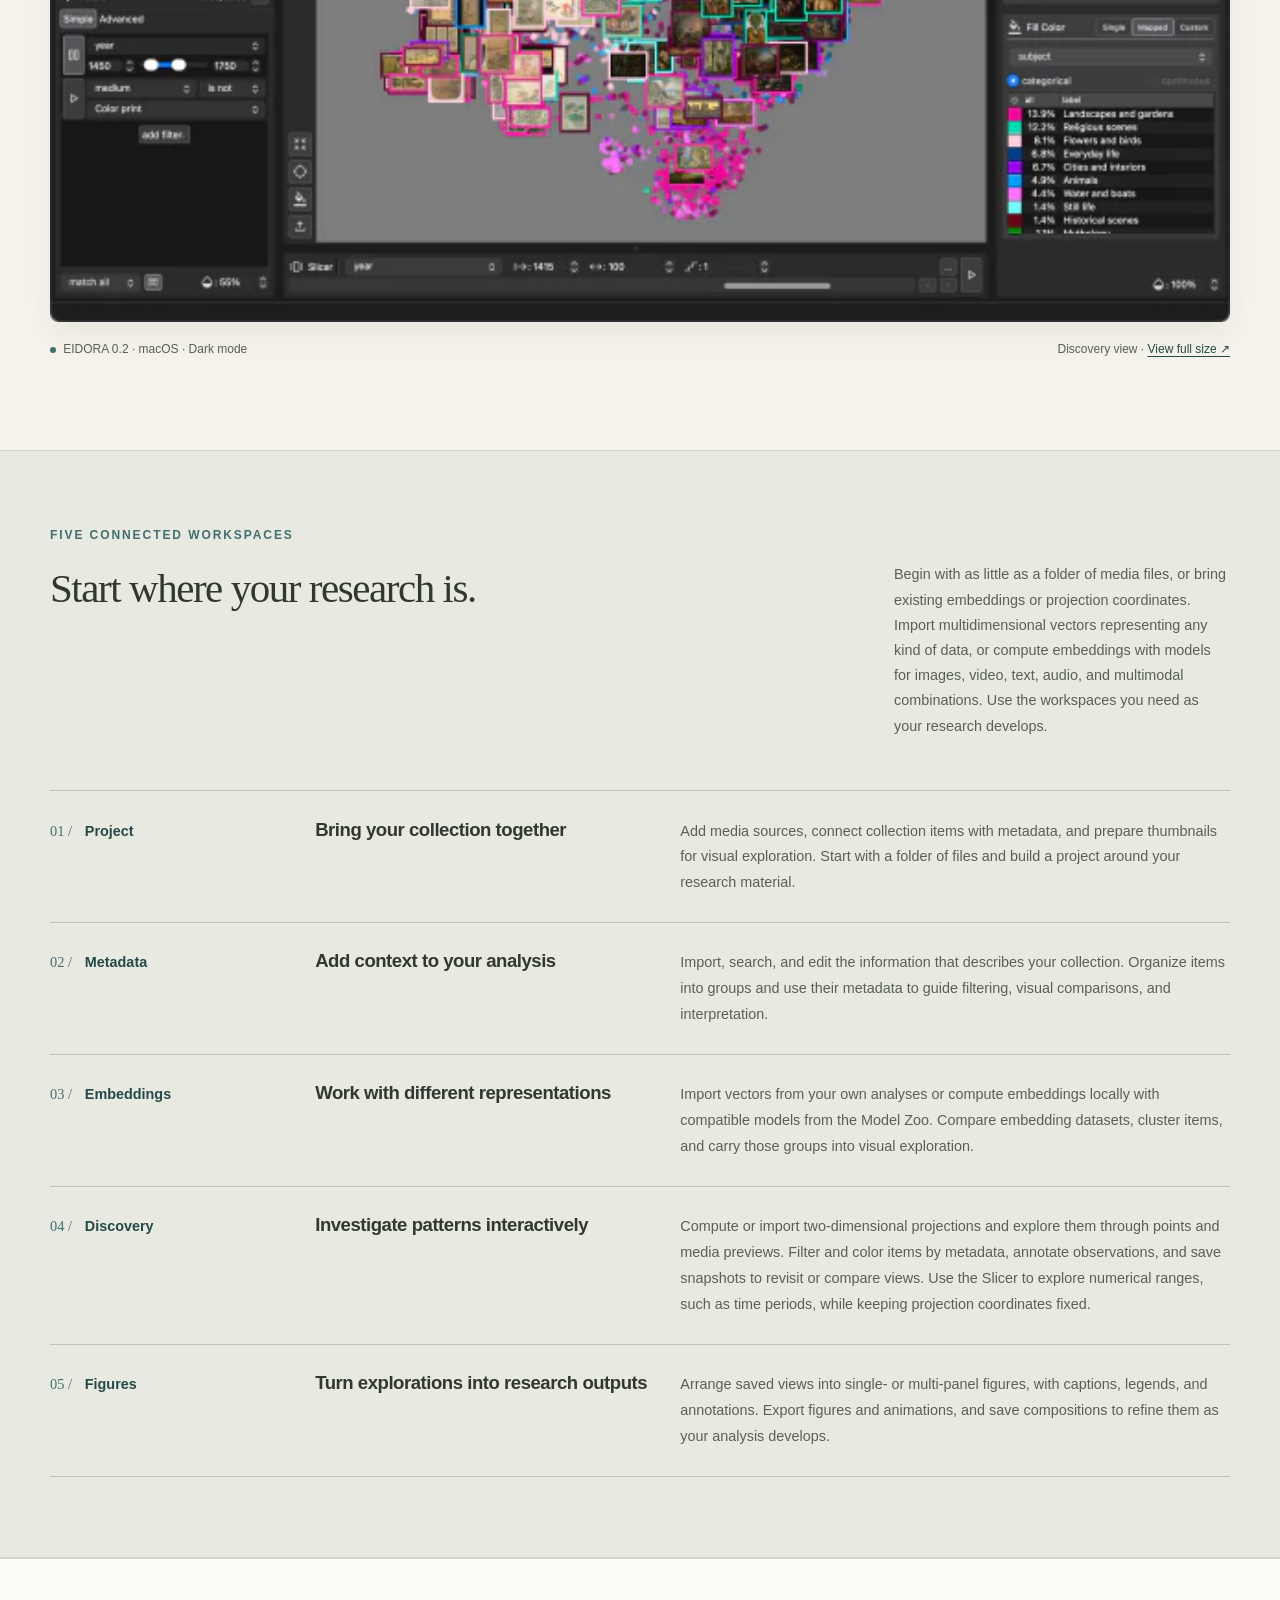
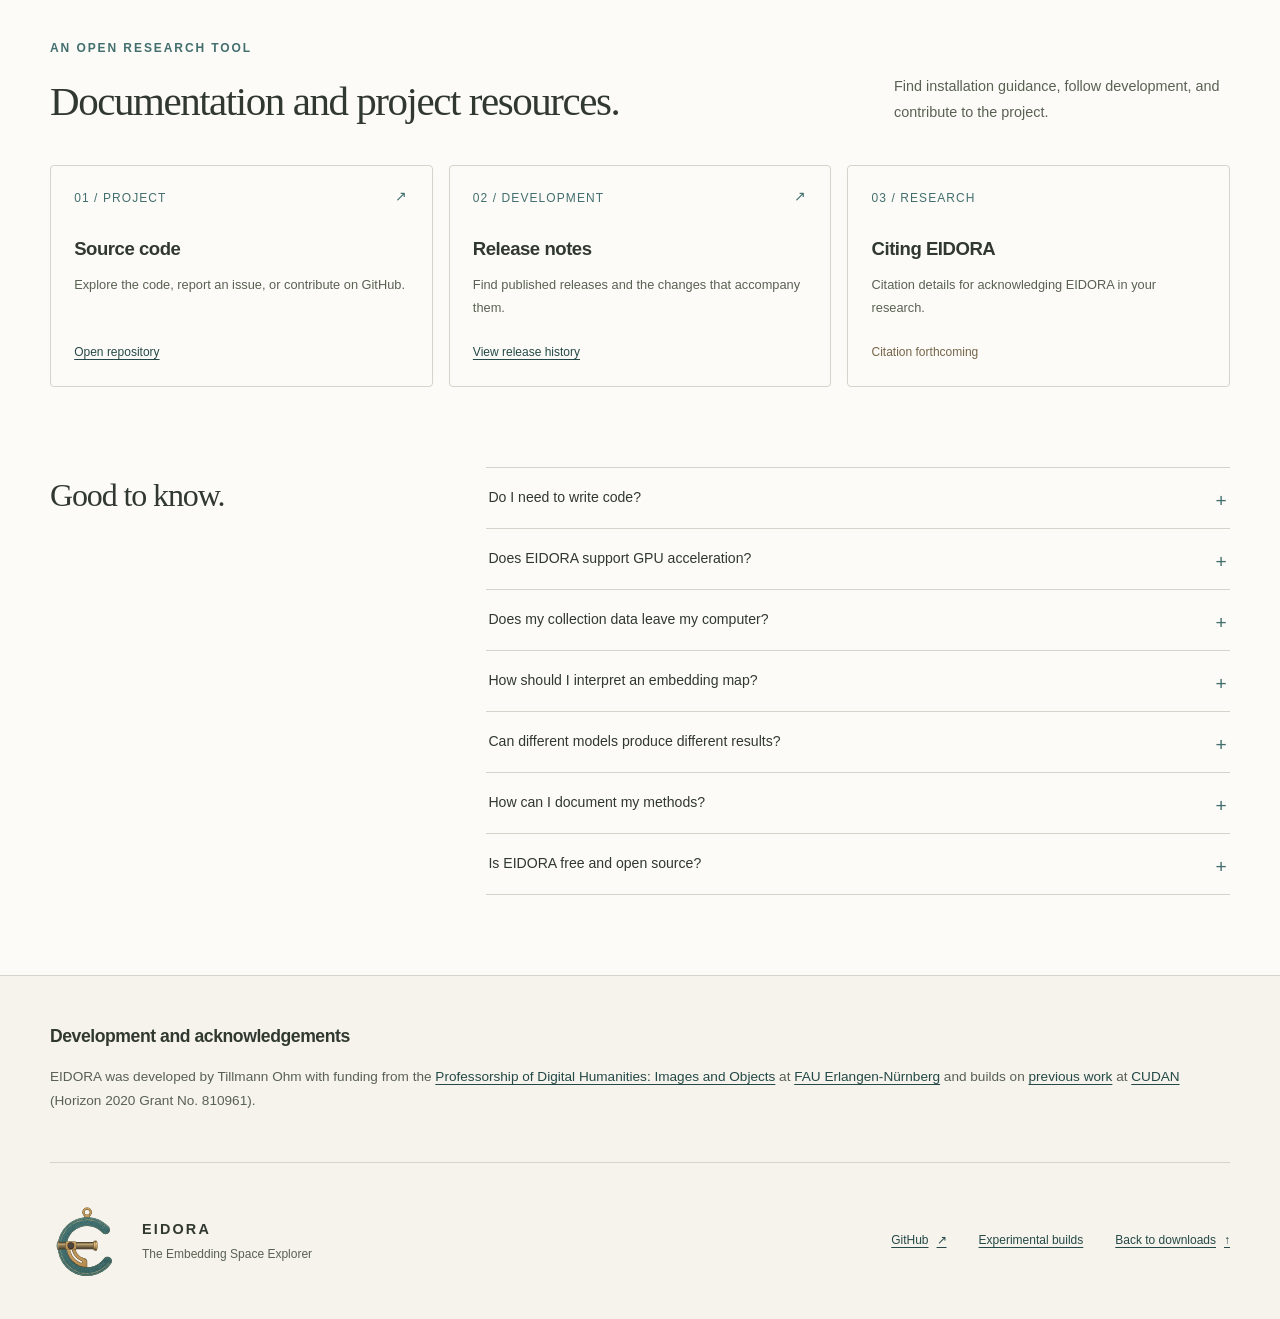
==== commit e011164f: "Explain GPU acceleration in homepage FAQ" ====
--- a/index.html
+++ b/index.html
@@ -109,6 +109,7 @@
             <h2>Good to know.</h2>
             <div class="faq-list">
               <details><summary>Do I need to write code?</summary><p>No. EIDORA provides a graphical interface for preparing collections, computing embeddings, exploring projections, and creating figures. You can also import embeddings or projection coordinates produced with your own scripts or other tools.</p></details>
+              <details><summary>Does EIDORA support GPU acceleration?</summary><p>Yes, for compatible embedding models and hardware. On macOS, EIDORA supports acceleration through Apple CoreML. On Windows and Linux with a compatible NVIDIA GPU, choose <strong>Enable NVIDIA GPU…</strong> in EIDORA to download and check the optional GPU support. This requires internet access; NVIDIA support is not included in the base installer.</p><p>A dedicated GPU is not required: CPU execution is available without the extra GPU download. Acceleration and performance depend on your model and hardware, and some model operations may still run on the CPU.</p></details>
               <details><summary>Does my collection data leave my computer?</summary><p>No, it does not. Analysis runs locally, so your collection data do not need to be uploaded to a server. Model discovery and downloads require internet access; installed models run on your computer.</p></details>
               <details><summary>How should I interpret an embedding map?</summary><p>Nearby items may share features captured by the embedding model, but proximity alone does not establish a historical, cultural, or semantic relationship. Two-dimensional projections can also distort distances. Use the map to develop questions, then examine the source material, metadata, model, and projection settings.</p></details>
               <details><summary>Can different models produce different results?</summary><p>Yes. Different models capture different features, so the same collection can produce different relationships and groupings. Projection methods and settings also affect the map. Comparing these choices can help you assess which patterns are useful for your research.</p></details>
--- a/release-pages.css
+++ b/release-pages.css
@@ -10,6 +10,11 @@
 .release-page { padding-block: 3rem; }
 .release-page h1 { font-family: var(--serif); font-size: clamp(2.3rem, 5vw, 3.5rem); font-weight: 400; line-height: 1.15; }
 .release-page > p { margin-block: 1.5rem; max-width: 48rem; }
+.release-series { max-width: 54rem; margin-block: 2.5rem; }
+.release-series p, .release-series ul { margin-block: .85rem; }
+.release-series ul { padding-left: 1.5rem; list-style: disc; }
+.release-series li + li { margin-top: .6rem; }
+.series-label { color: var(--muted); font-size: .85rem; }
 .release-page .release-grid { margin-block: 2rem; }
 .experimental-notice { max-width: 48rem; margin-block: 2rem; padding: 1.5rem; border-left: 3px solid var(--gold-ink); background: var(--sage-mist); }
 .experimental-notice h2 { font-family: var(--sans); font-size: 1.1rem; font-weight: 600; letter-spacing: normal; }
@@ -32,6 +37,11 @@
 .release-entry { border-top: 1px solid var(--rule); margin-top: 2rem; padding-block: 2rem; }
 .release-entry > p { margin-top: 1rem; }
 .release-notes { white-space: pre-wrap; overflow-wrap: anywhere; }
+.release-notes-formatted { white-space: normal; }
+.release-notes-formatted h3 { margin-block: 1.75rem .65rem; }
+.release-notes-formatted p, .release-notes-formatted ul { margin-block: .85rem; }
+.release-notes-formatted ul { padding-left: 1.5rem; list-style: disc; }
+.release-notes-formatted li + li { margin-top: .5rem; }
 .history-platform { margin-top: 1rem; max-width: 48rem; }
 /* Experimental downloads: one compact card per operating system. */
 .prototype-downloads { margin-top: 1rem; }
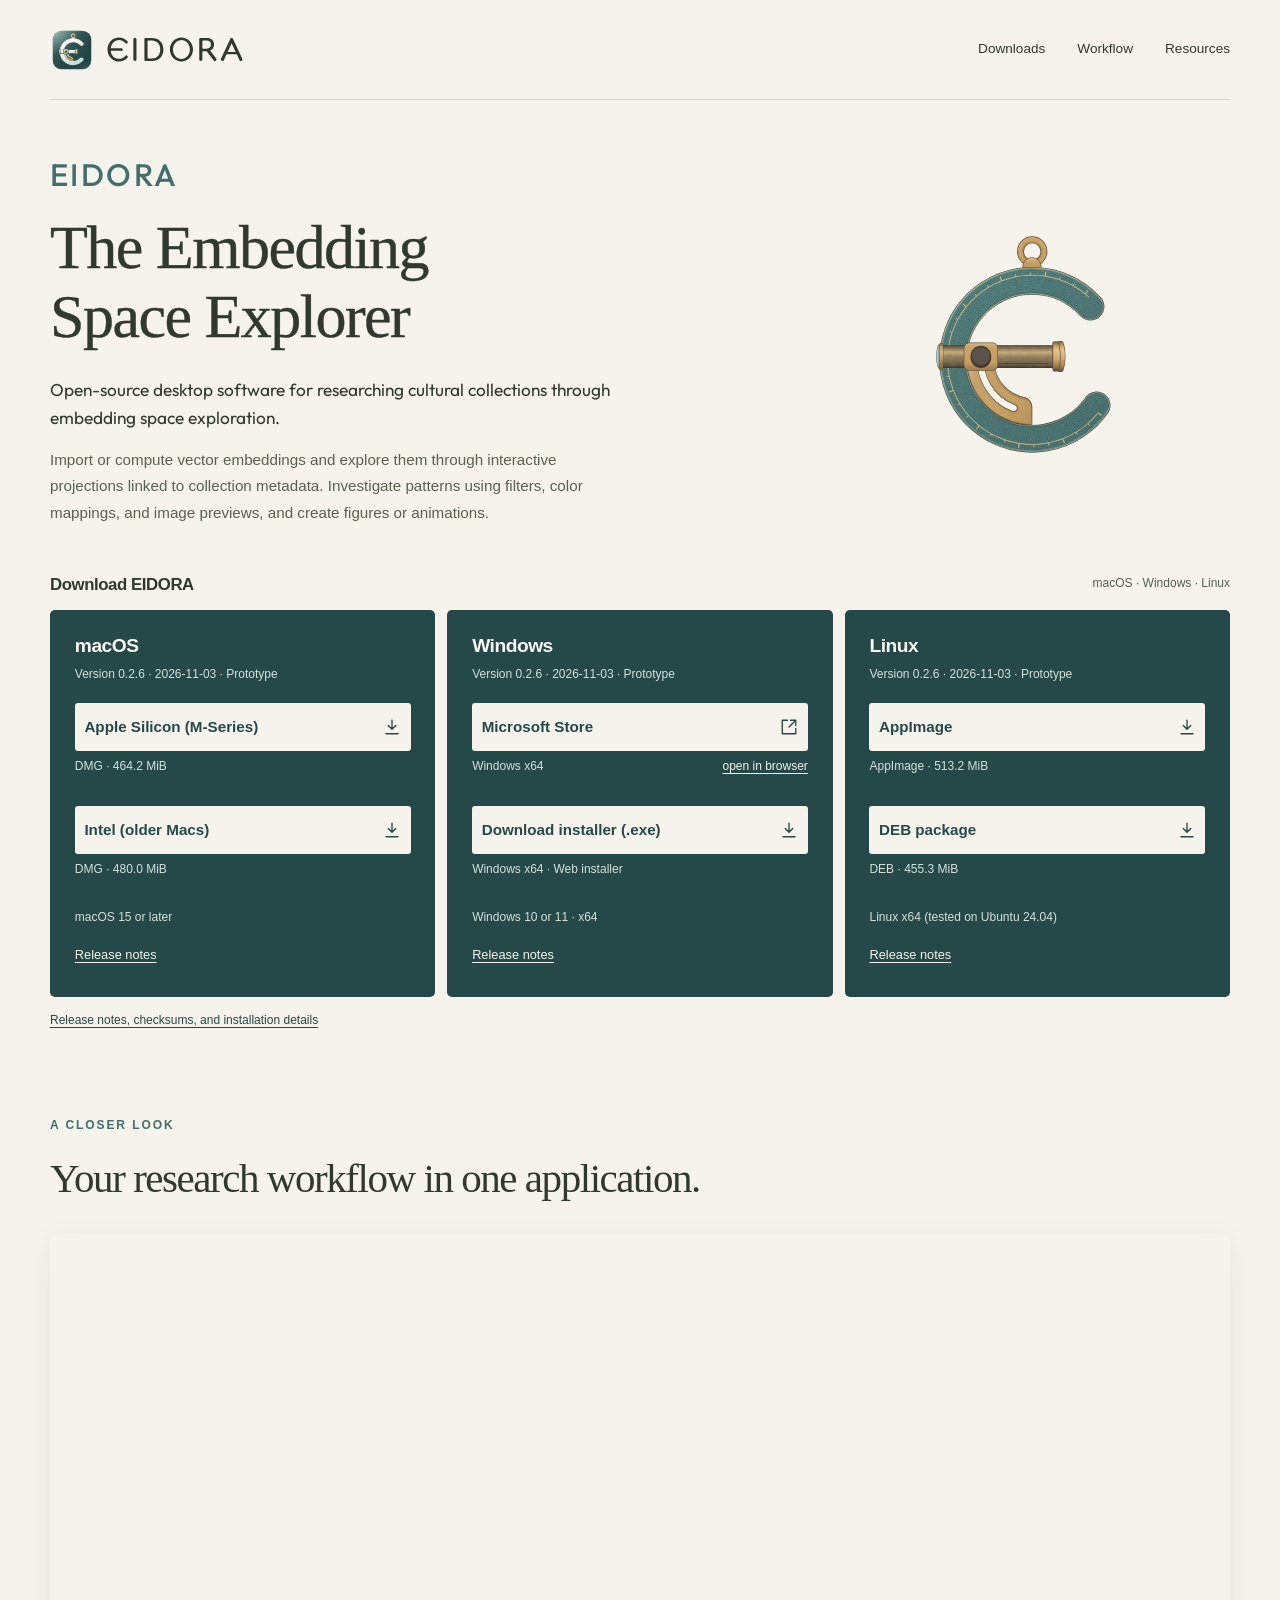
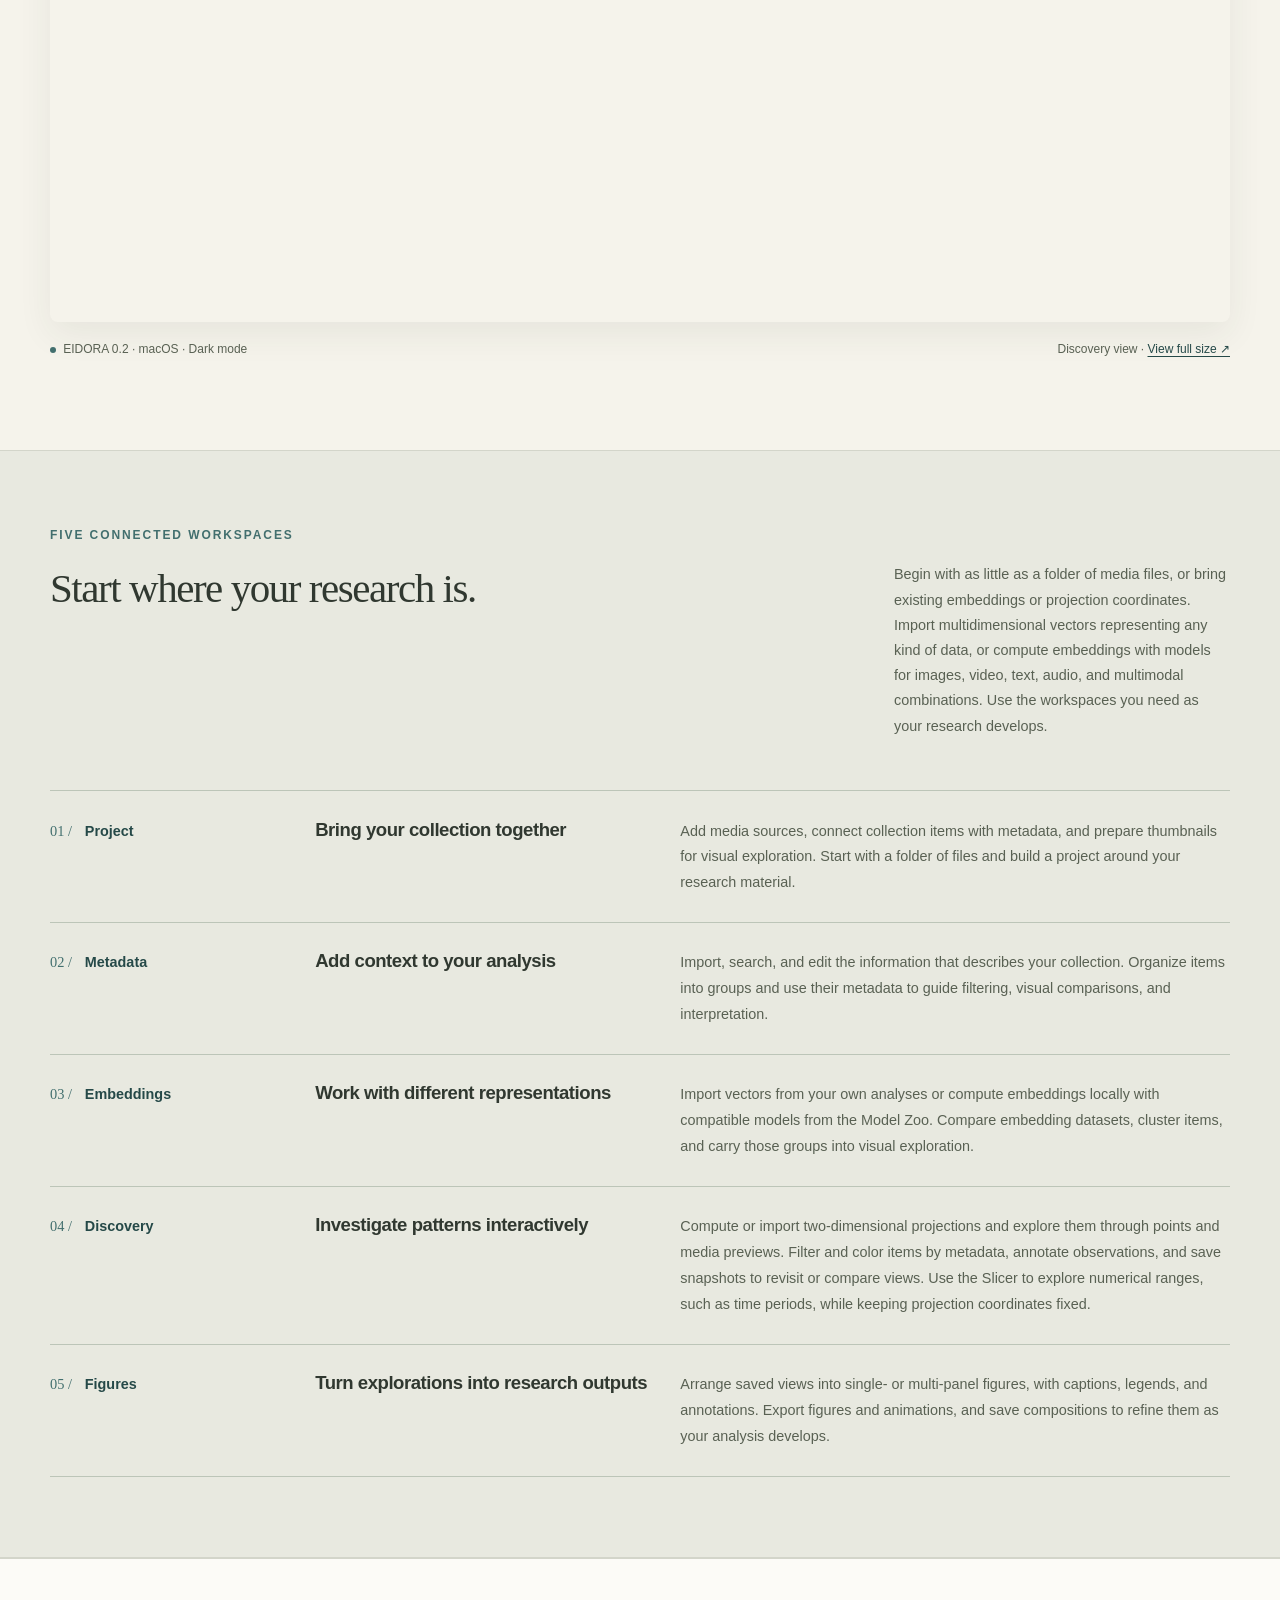
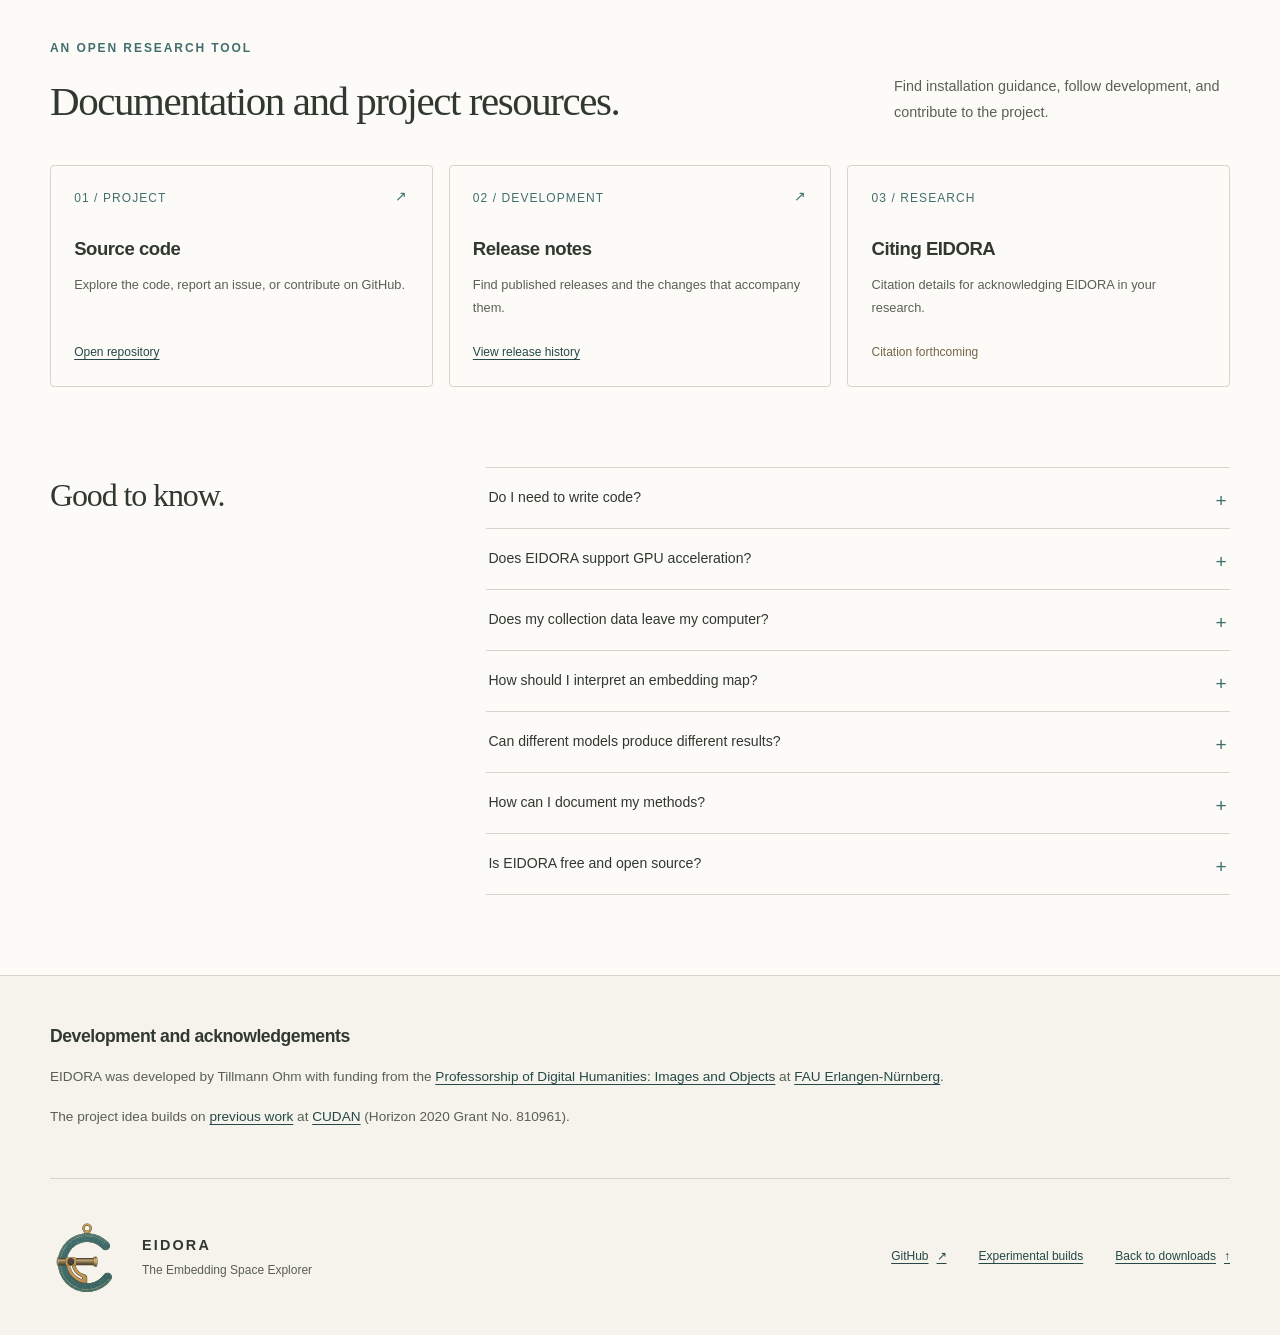
==== commit f5e65cc9: "Separate funding acknowledgement from project origins" ====
--- a/index.html
+++ b/index.html
@@ -109,7 +109,7 @@
             <h2>Good to know.</h2>
             <div class="faq-list">
               <details><summary>Do I need to write code?</summary><p>No. EIDORA provides a graphical interface for preparing collections, computing embeddings, exploring projections, and creating figures. You can also import embeddings or projection coordinates produced with your own scripts or other tools.</p></details>
-              <details><summary>Does EIDORA support GPU acceleration?</summary><p>Yes, for compatible embedding models and hardware. On macOS, EIDORA supports acceleration through Apple CoreML. On Windows and Linux with a compatible NVIDIA GPU, choose <strong>Enable NVIDIA GPU…</strong> in EIDORA to download and check the optional GPU support. This requires internet access; NVIDIA support is not included in the base installer.</p><p>A dedicated GPU is not required: CPU execution is available without the extra GPU download. Acceleration and performance depend on your model and hardware, and some model operations may still run on the CPU.</p></details>
+              <details><summary>Does EIDORA support GPU acceleration?</summary><p>Yes, depending on your hardware. Apple Silicon Macs support CoreML acceleration for compatible models; Intel Macs use CPU only. Windows and Linux use the CPU by default, with CUDA acceleration available when a compatible NVIDIA GPU is detected. Choose <strong>Enable NVIDIA GPU…</strong> inside EIDORA (Embeddings &gt; Models &gt; Run a downloaded model with CUDA support) to download the required components. An internet connection is required for this download.</p></details>
               <details><summary>Does my collection data leave my computer?</summary><p>No, it does not. Analysis runs locally, so your collection data do not need to be uploaded to a server. Model discovery and downloads require internet access; installed models run on your computer.</p></details>
               <details><summary>How should I interpret an embedding map?</summary><p>Nearby items may share features captured by the embedding model, but proximity alone does not establish a historical, cultural, or semantic relationship. Two-dimensional projections can also distort distances. Use the map to develop questions, then examine the source material, metadata, model, and projection settings.</p></details>
               <details><summary>Can different models produce different results?</summary><p>Yes. Different models capture different features, so the same collection can produce different relationships and groupings. Projection methods and settings also affect the map. Comparing these choices can help you assess which patterns are useful for your research.</p></details>
@@ -121,7 +121,8 @@
       </section>
       <section class="acknowledgements wrap" aria-labelledby="acknowledgements-title">
         <h2 id="acknowledgements-title">Development and acknowledgements</h2>
-        <p>EIDORA was developed by Tillmann Ohm with funding from the <a href="https://www.dhss.phil.fau.de/images-and-objects-lab/" target="_blank" rel="noopener noreferrer">Professorship of Digital Humanities: Images and Objects</a> at <a href="https://www.fau.de/" target="_blank" rel="noopener noreferrer">FAU Erlangen-Nürnberg</a> and builds on <a href="https://collection-space-navigator.github.io/" target="_blank" rel="noopener noreferrer">previous work</a> at <a href="https://cudan.tlu.ee/" target="_blank" rel="noopener noreferrer">CUDAN</a> (Horizon 2020 Grant No. 810961).</p>
+        <p>EIDORA was developed by Tillmann Ohm with funding from the <a href="https://www.dhss.phil.fau.de/images-and-objects-lab/" target="_blank" rel="noopener noreferrer">Professorship of Digital Humanities: Images and Objects</a> at <a href="https://www.fau.de/" target="_blank" rel="noopener noreferrer">FAU Erlangen-Nürnberg</a>.</p>
+        <p>The project idea builds on <a href="https://collection-space-navigator.github.io/" target="_blank" rel="noopener noreferrer">previous work</a> at <a href="https://cudan.tlu.ee/" target="_blank" rel="noopener noreferrer">CUDAN</a> (Horizon 2020 Grant No. 810961).</p>
       </section>
     </main>
 
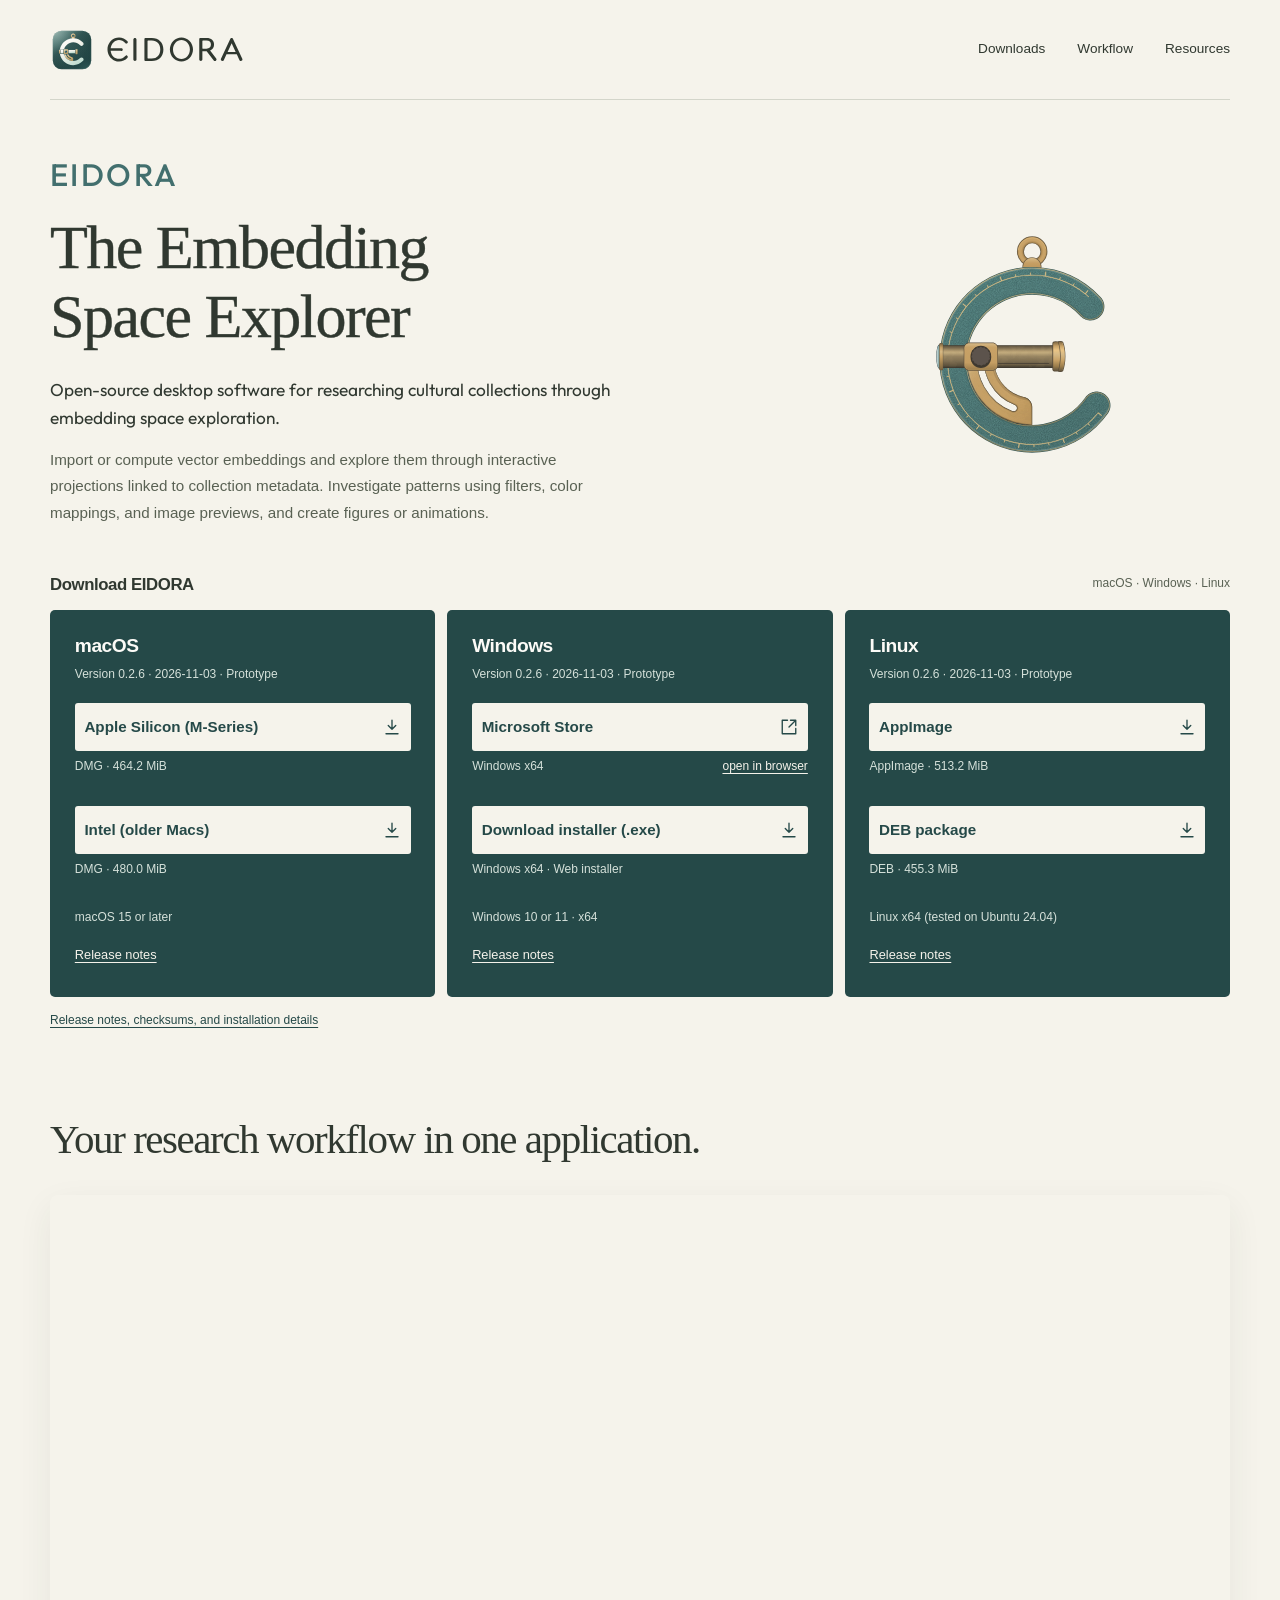
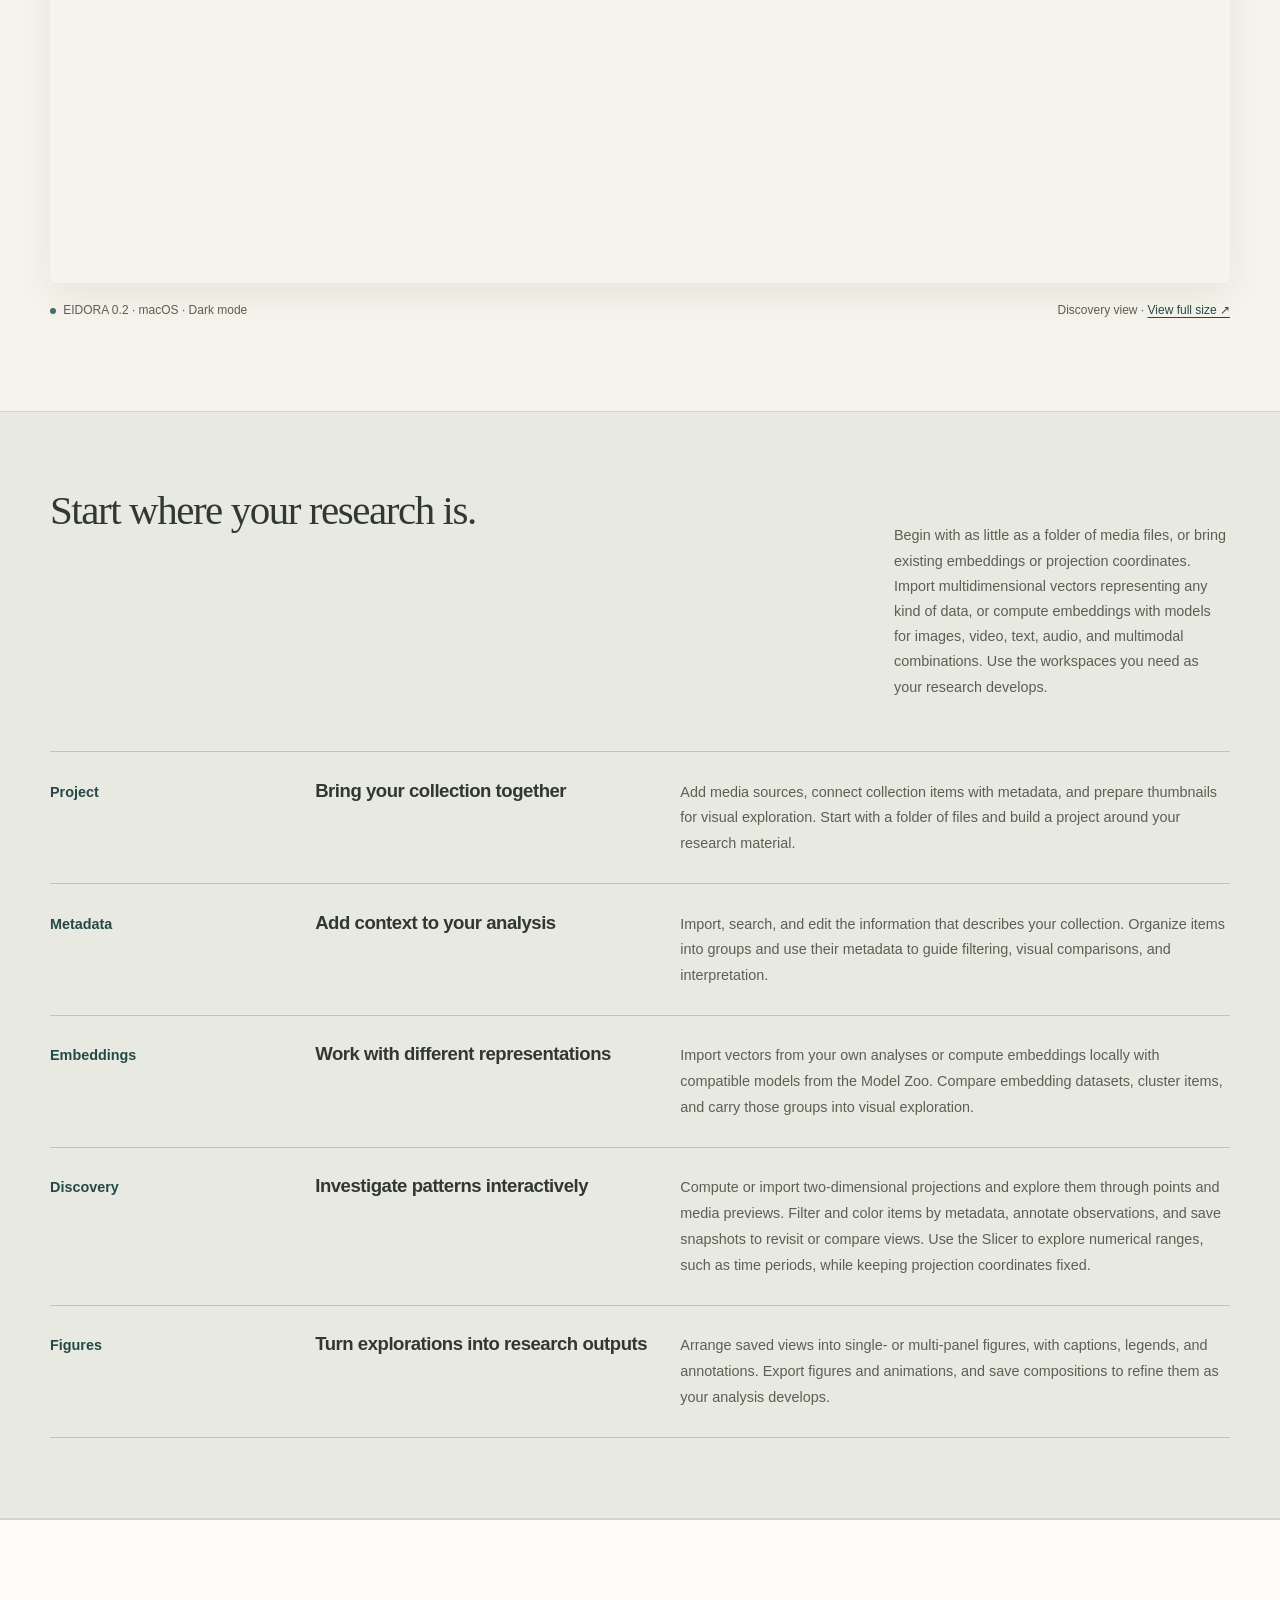
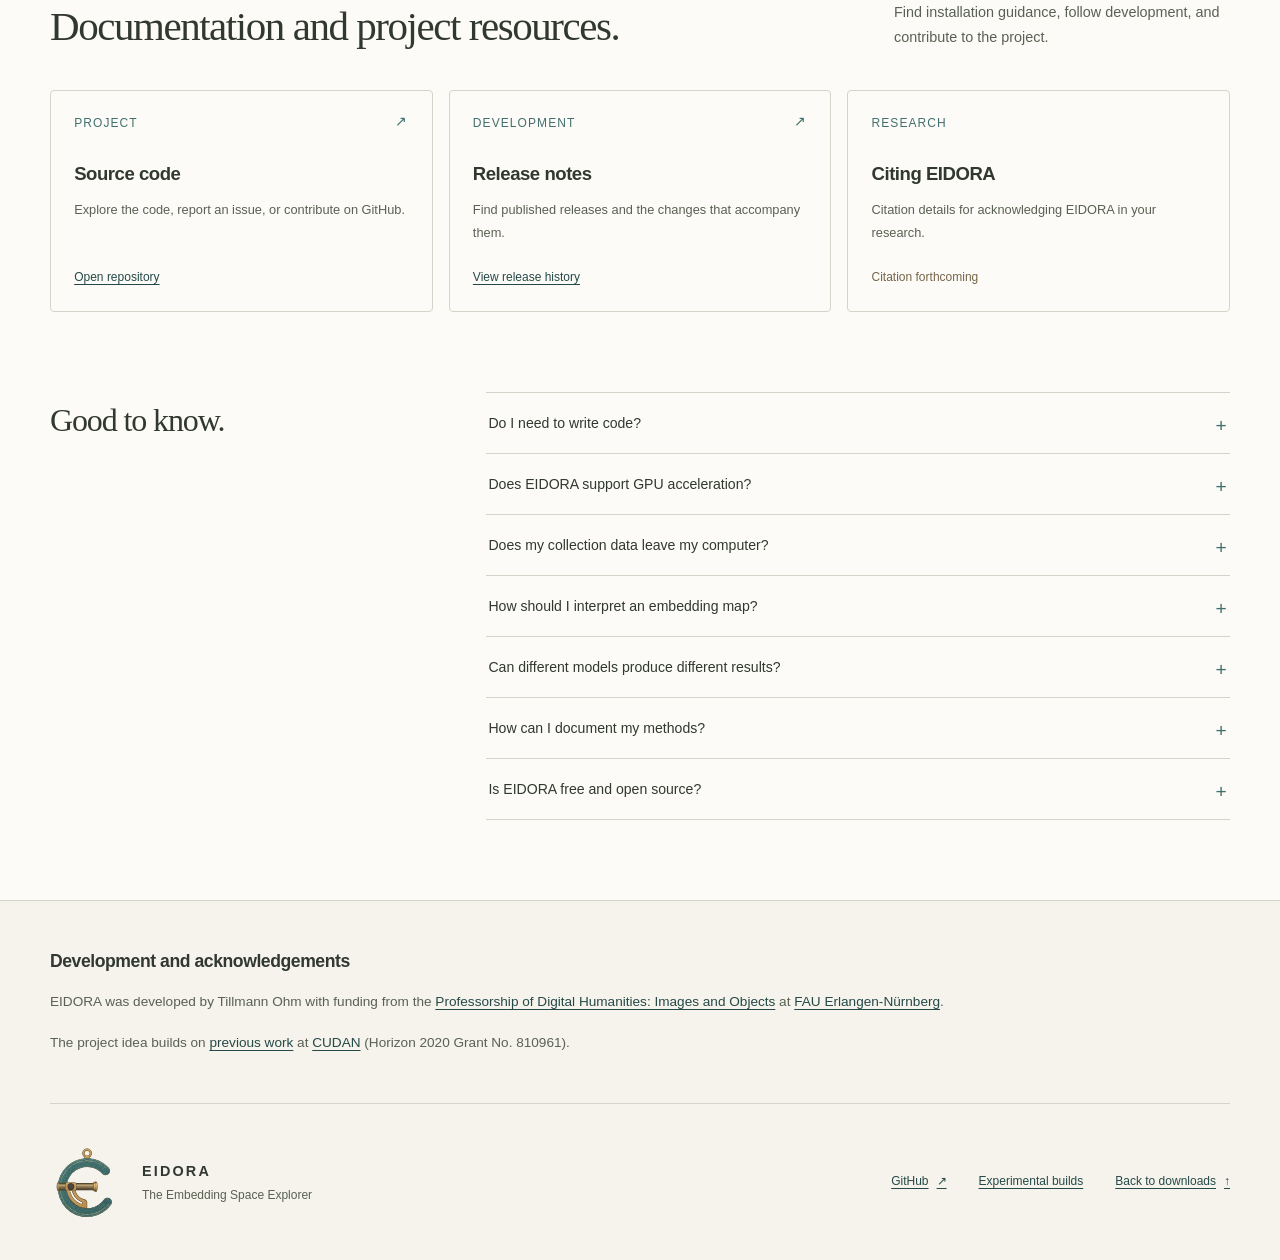
==== commit 8f62b5d5: "Simplify homepage section labels" ====
--- a/index.html
+++ b/index.html
@@ -51,7 +51,7 @@
 
       <section class="preview-section wrap" aria-labelledby="preview-title">
         <div class="section-heading">
-          <div><p class="eyebrow">A closer look</p><h2 id="preview-title">Your research workflow in one application.</h2></div>
+          <div><h2 id="preview-title">Your research workflow in one application.</h2></div>
         </div>
         <figure class="app-preview">
           <a href="assets/images/eidora-0.2-macos-dark-full.webp" aria-label="Open the full-size screenshot of EIDORA 0.2 on macOS in dark mode">
@@ -64,32 +64,32 @@
       <section class="workflow-section" id="workflow" aria-labelledby="workflow-title">
         <div class="wrap">
           <div class="section-heading">
-            <div><p class="eyebrow">Five connected workspaces</p><h2 id="workflow-title">Start where your research is.</h2></div>
+            <div><h2 id="workflow-title">Start where your research is.</h2></div>
             <p class="heading-description">Begin with as little as a folder of media files, or bring existing embeddings or projection coordinates. Import multidimensional vectors representing any kind of data, or compute embeddings with models for images, video, text, audio, and multimodal combinations. Use the workspaces you need as your research develops.</p>
           </div>
           <div class="workflow-grid">
             <article>
-              <span class="workspace-label"><span aria-hidden="true">01 /</span> Project</span>
+              <span class="workspace-label">Project</span>
               <h3>Bring your collection together</h3>
               <p>Add media sources, connect collection items with metadata, and prepare thumbnails for visual exploration. Start with a folder of files and build a project around your research material.</p>
             </article>
             <article>
-              <span class="workspace-label"><span aria-hidden="true">02 /</span> Metadata</span>
+              <span class="workspace-label">Metadata</span>
               <h3>Add context to your analysis</h3>
               <p>Import, search, and edit the information that describes your collection. Organize items into groups and use their metadata to guide filtering, visual comparisons, and interpretation.</p>
             </article>
             <article>
-              <span class="workspace-label"><span aria-hidden="true">03 /</span> Embeddings</span>
+              <span class="workspace-label">Embeddings</span>
               <h3>Work with different representations</h3>
               <p>Import vectors from your own analyses or compute embeddings locally with compatible models from the Model Zoo. Compare embedding datasets, cluster items, and carry those groups into visual exploration.</p>
             </article>
             <article>
-              <span class="workspace-label"><span aria-hidden="true">04 /</span> Discovery</span>
+              <span class="workspace-label">Discovery</span>
               <h3>Investigate patterns interactively</h3>
               <p>Compute or import two-dimensional projections and explore them through points and media previews. Filter and color items by metadata, annotate observations, and save snapshots to revisit or compare views. Use the Slicer to explore numerical ranges, such as time periods, while keeping projection coordinates fixed.</p>
             </article>
             <article>
-              <span class="workspace-label"><span aria-hidden="true">05 /</span> Figures</span>
+              <span class="workspace-label">Figures</span>
               <h3>Turn explorations into research outputs</h3>
               <p>Arrange saved views into single- or multi-panel figures, with captions, legends, and annotations. Export figures and animations, and save compositions to refine them as your analysis develops.</p>
             </article>
@@ -99,11 +99,11 @@
 
       <section class="resources-section" id="resources" aria-labelledby="resources-title">
         <div class="wrap">
-          <div class="section-heading"><div><p class="eyebrow">An open research tool</p><h2 id="resources-title">Documentation and project resources.</h2></div><p class="heading-description">Find installation guidance, follow development, and contribute to the project.</p></div>
+          <div class="section-heading"><div><h2 id="resources-title">Documentation and project resources.</h2></div><p class="heading-description">Find installation guidance, follow development, and contribute to the project.</p></div>
           <div class="resource-grid">
-            <a class="resource-card" href="https://github.com/eidora-desktop/EIDORA" target="_blank" rel="noopener noreferrer"><span class="resource-label">01 / Project <span aria-hidden="true">↗</span></span><h3>Source code</h3><p>Explore the code, report an issue, or contribute on GitHub.</p><span class="resource-status">Open repository</span></a>
-            <a class="resource-card" href="/releases/"><span class="resource-label">02 / Development <span aria-hidden="true">↗</span></span><h3>Release notes</h3><p>Find published releases and the changes that accompany them.</p><span class="resource-status">View release history</span></a>
-            <article class="resource-card resource-pending"><span class="resource-label">03 / Research</span><h3>Citing EIDORA</h3><p>Citation details for acknowledging EIDORA in your research.</p><span class="resource-status">Citation forthcoming</span></article>
+            <a class="resource-card" href="https://github.com/eidora-desktop/EIDORA" target="_blank" rel="noopener noreferrer"><span class="resource-label">Project <span aria-hidden="true">↗</span></span><h3>Source code</h3><p>Explore the code, report an issue, or contribute on GitHub.</p><span class="resource-status">Open repository</span></a>
+            <a class="resource-card" href="/releases/"><span class="resource-label">Development <span aria-hidden="true">↗</span></span><h3>Release notes</h3><p>Find published releases and the changes that accompany them.</p><span class="resource-status">View release history</span></a>
+            <article class="resource-card resource-pending"><span class="resource-label">Research</span><h3>Citing EIDORA</h3><p>Citation details for acknowledging EIDORA in your research.</p><span class="resource-status">Citation forthcoming</span></article>
           </div>
           <div class="faq-layout">
             <h2>Good to know.</h2>
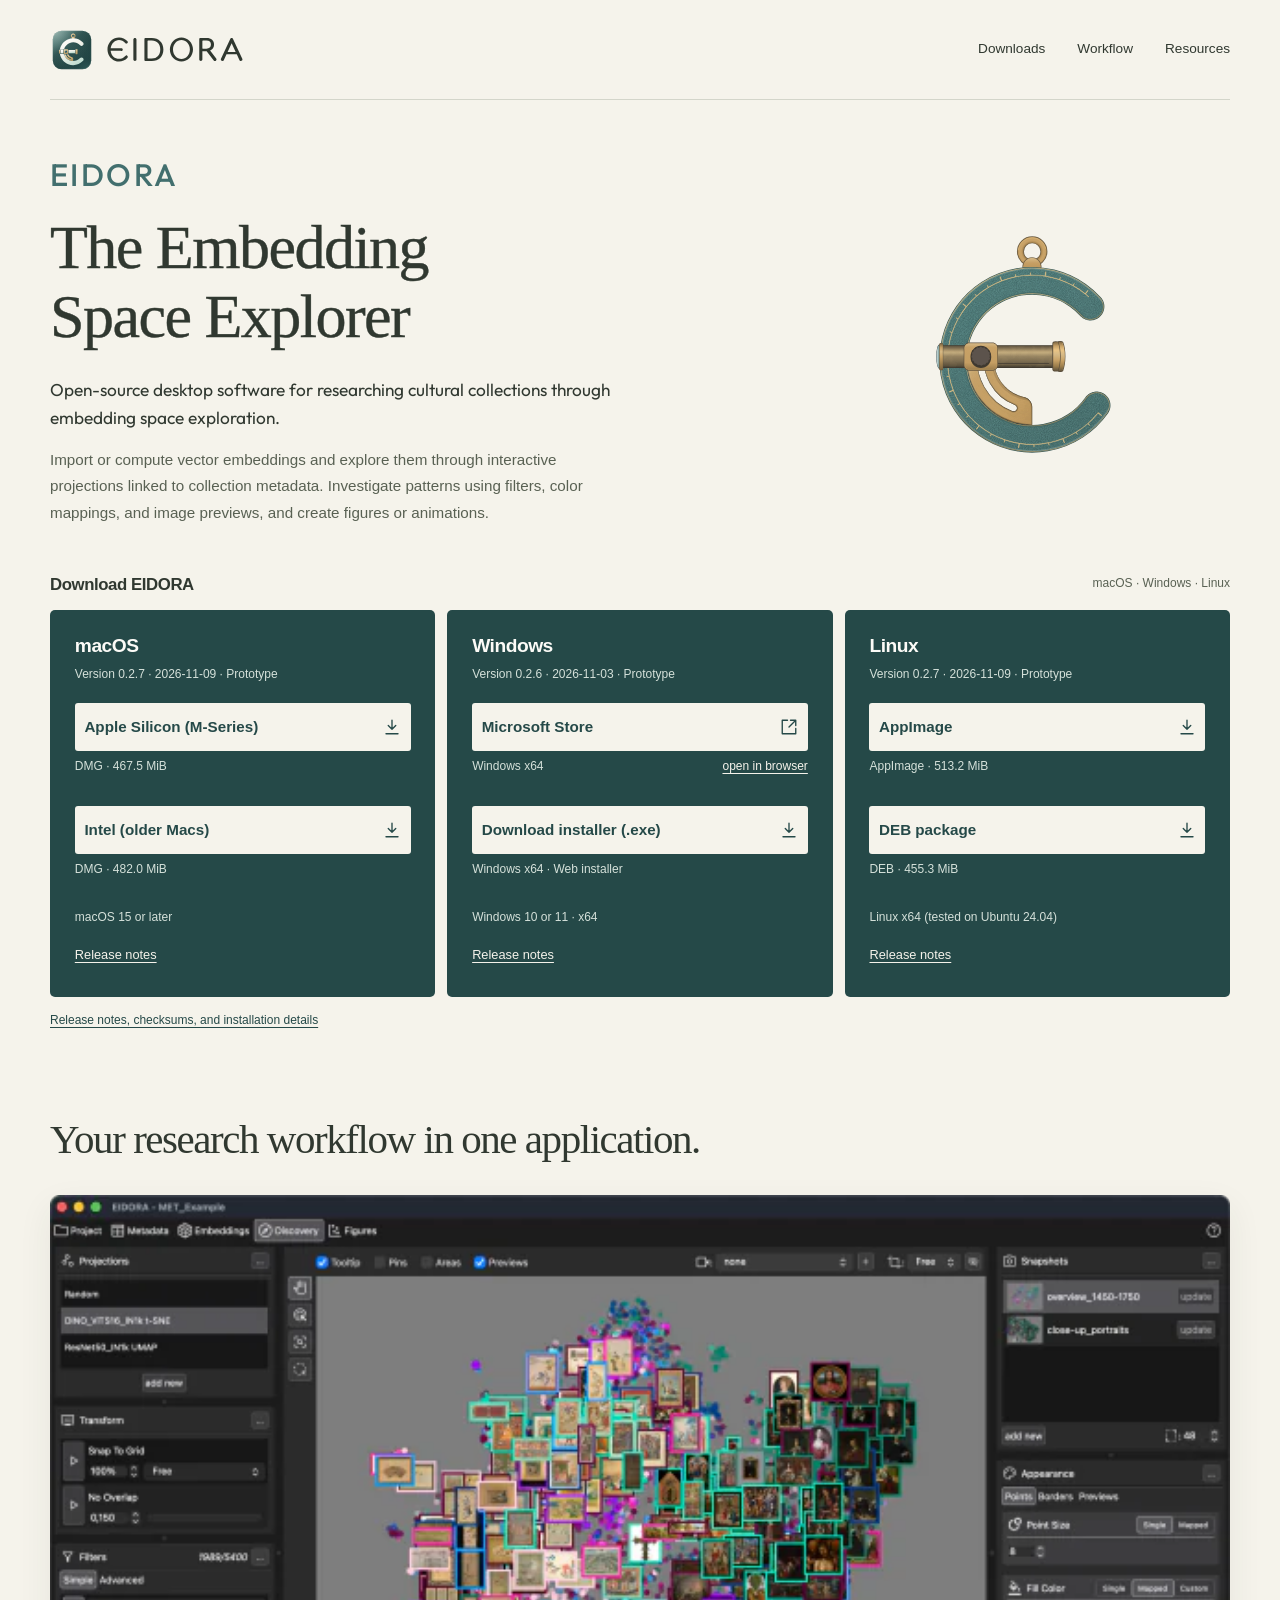
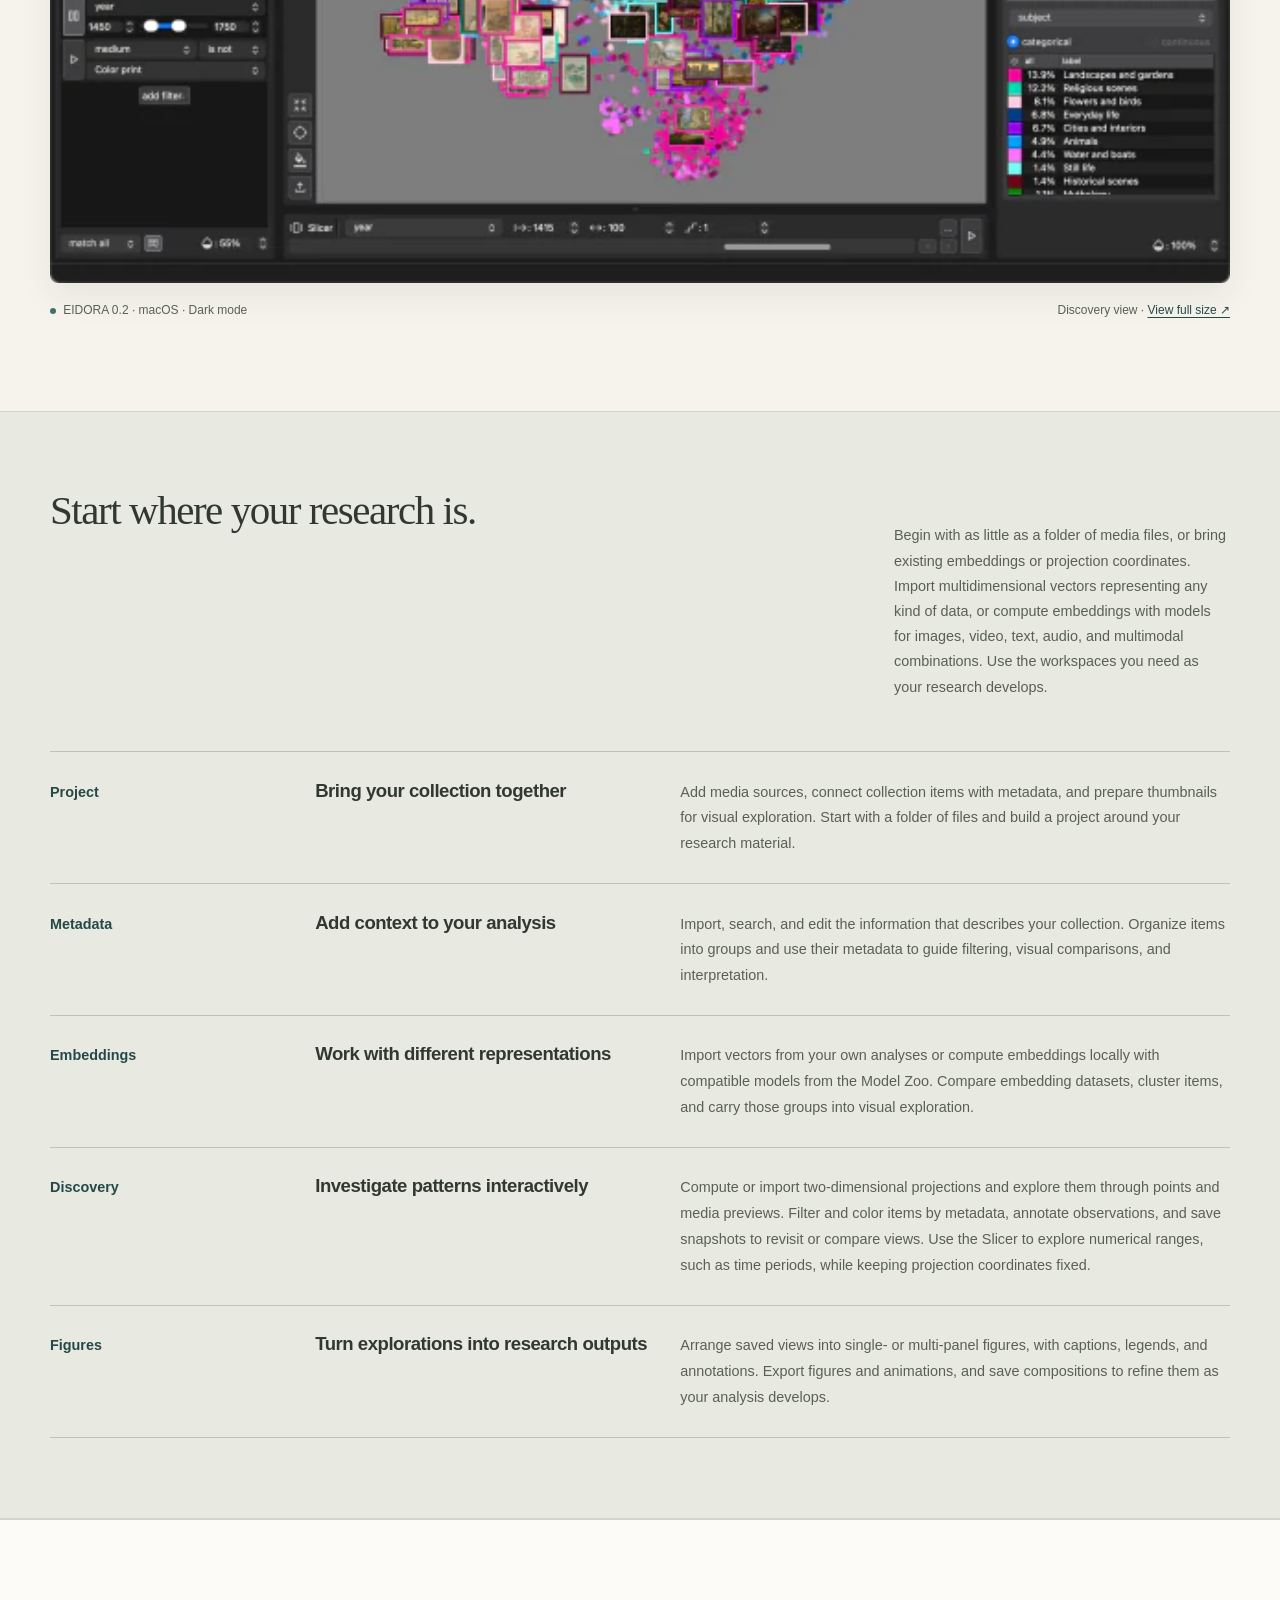
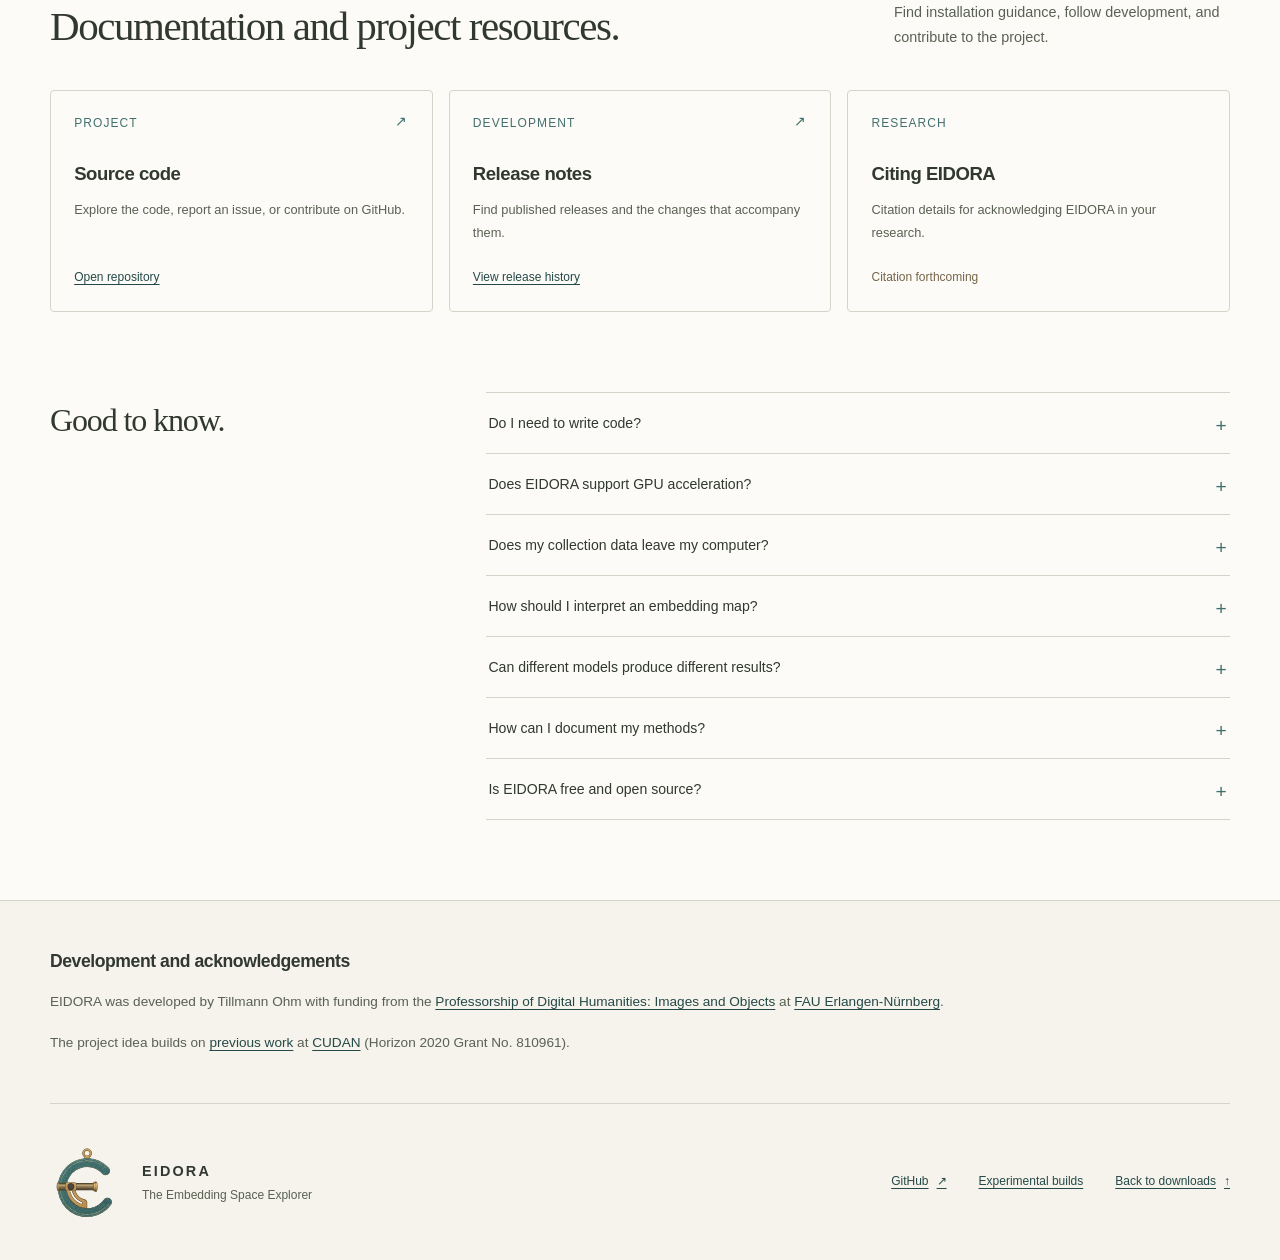
==== commit 517a365c: "Publish EIDORA 0.2.7 Mac and Linux downloads" ====
--- a/index.html
+++ b/index.html
@@ -46,7 +46,7 @@
           <h2 id="download-title">Download EIDORA</h2>
           <span class="section-note">macOS · Windows · Linux</span>
         </div>
-        <!-- EIDORA DOWNLOADS START --><div class="download-grid landing-download-grid"><article class="download-card"><div class="platform-heading"><h3>macOS</h3></div><p class="release-meta">Version 0.2.6 · 2026-11-03 · Prototype</p><div class="installer"><a class="download-link download-primary" href="https://github.com/eidora-desktop/EIDORA/releases/download/v0.2.6/EIDORA-0.2.6-macos-arm64.dmg" target="_blank" rel="noopener noreferrer" aria-label="Download EIDORA 0.2.6 — Apple Silicon (M-Series)">Apple Silicon (M-Series)<svg class="action-icon action-icon-download" width="18" height="18" viewBox="0 0 24 24" fill="none" stroke="currentColor" stroke-width="1.8" stroke-linecap="round" stroke-linejoin="round" aria-hidden="true" focusable="false"><path d="M12 3v12m-5-5 5 5 5-5M4 21h16"/></svg></a><p class="release-meta">DMG · 464.2&nbsp;MiB</p></div><div class="installer"><a class="download-link download-primary" href="https://github.com/eidora-desktop/EIDORA/releases/download/v0.2.6/EIDORA-0.2.6-macos-x86_64.dmg" target="_blank" rel="noopener noreferrer" aria-label="Download EIDORA 0.2.6 — Intel (older Macs)">Intel (older Macs)<svg class="action-icon action-icon-download" width="18" height="18" viewBox="0 0 24 24" fill="none" stroke="currentColor" stroke-width="1.8" stroke-linecap="round" stroke-linejoin="round" aria-hidden="true" focusable="false"><path d="M12 3v12m-5-5 5 5 5-5M4 21h16"/></svg></a><p class="release-meta">DMG · 480.0&nbsp;MiB</p></div><div class="download-card-footer"><p class="release-meta">macOS 15 or later</p><a class="download-link" href="/releases/#v0.2.6">Release notes</a></div></article><article class="download-card"><div class="platform-heading"><h3>Windows</h3></div><p class="release-meta">Version 0.2.6 · 2026-11-03 · Prototype</p><div class="installer"><a class="download-link download-primary" href="ms-windows-store://pdp/?ProductId=9P0WFNT5DZS5" aria-label="Open EIDORA in Microsoft Store">Microsoft Store<svg class="action-icon action-icon-open" width="18" height="18" viewBox="0 0 24 24" fill="none" stroke="currentColor" stroke-width="1.8" stroke-linecap="round" stroke-linejoin="round" aria-hidden="true" focusable="false"><path d="M14 3h7v7M21 3l-9 9M10 3H3v18h18v-7"/></svg></a><p class="release-meta installer-meta"><span>Windows x64</span><a class="store-browser-link" href="https://apps.microsoft.com/detail/9P0WFNT5DZS5" target="_blank" rel="noopener noreferrer">open in browser</a></p></div><div class="installer"><a class="download-link download-primary" href="https://get.microsoft.com/installer/download/9P0WFNT5DZS5" aria-label="Download EIDORA Microsoft Store installer (.exe)">Download installer (.exe)<svg class="action-icon action-icon-download" width="18" height="18" viewBox="0 0 24 24" fill="none" stroke="currentColor" stroke-width="1.8" stroke-linecap="round" stroke-linejoin="round" aria-hidden="true" focusable="false"><path d="M12 3v12m-5-5 5 5 5-5M4 21h16"/></svg></a><p class="release-meta" title="Downloads EIDORA during installation.">Windows x64 · Web installer</p></div><div class="download-card-footer"><p class="release-meta">Windows 10 or 11 · x64</p><a class="download-link" href="/releases/#v0.2.6">Release notes</a></div></article><article class="download-card"><div class="platform-heading"><h3>Linux</h3></div><p class="release-meta">Version 0.2.6 · 2026-11-03 · Prototype</p><div class="installer"><a class="download-link download-primary" href="https://github.com/eidora-desktop/EIDORA/releases/download/v0.2.6/EIDORA-0.2.6-linux-x86_64.AppImage" target="_blank" rel="noopener noreferrer" aria-label="Download EIDORA 0.2.6 — AppImage">AppImage<svg class="action-icon action-icon-download" width="18" height="18" viewBox="0 0 24 24" fill="none" stroke="currentColor" stroke-width="1.8" stroke-linecap="round" stroke-linejoin="round" aria-hidden="true" focusable="false"><path d="M12 3v12m-5-5 5 5 5-5M4 21h16"/></svg></a><p class="release-meta">AppImage · 513.2&nbsp;MiB</p></div><div class="installer"><a class="download-link download-primary" href="https://github.com/eidora-desktop/EIDORA/releases/download/v0.2.6/EIDORA-0.2.6-linux-x86_64.deb" target="_blank" rel="noopener noreferrer" aria-label="Download EIDORA 0.2.6 — DEB package">DEB package<svg class="action-icon action-icon-download" width="18" height="18" viewBox="0 0 24 24" fill="none" stroke="currentColor" stroke-width="1.8" stroke-linecap="round" stroke-linejoin="round" aria-hidden="true" focusable="false"><path d="M12 3v12m-5-5 5 5 5-5M4 21h16"/></svg></a><p class="release-meta">DEB · 455.3&nbsp;MiB</p></div><div class="download-card-footer"><p class="release-meta">Linux x64 (tested on Ubuntu 24.04)</p><a class="download-link" href="/releases/#v0.2.6">Release notes</a></div></article></div><p class="download-footnote"><a href="/releases/">Release notes, checksums, and installation details</a></p><!-- EIDORA DOWNLOADS END -->
+        <!-- EIDORA DOWNLOADS START --><div class="download-grid landing-download-grid"><article class="download-card"><div class="platform-heading"><h3>macOS</h3></div><p class="release-meta">Version 0.2.7 · 2026-11-09 · Prototype</p><div class="installer"><a class="download-link download-primary" href="https://github.com/eidora-desktop/EIDORA/releases/download/v0.2.7/EIDORA-0.2.7-macos-arm64.dmg" target="_blank" rel="noopener noreferrer" aria-label="Download EIDORA 0.2.7 — Apple Silicon (M-Series)">Apple Silicon (M-Series)<svg class="action-icon action-icon-download" width="18" height="18" viewBox="0 0 24 24" fill="none" stroke="currentColor" stroke-width="1.8" stroke-linecap="round" stroke-linejoin="round" aria-hidden="true" focusable="false"><path d="M12 3v12m-5-5 5 5 5-5M4 21h16"/></svg></a><p class="release-meta">DMG · 467.5&nbsp;MiB</p></div><div class="installer"><a class="download-link download-primary" href="https://github.com/eidora-desktop/EIDORA/releases/download/v0.2.7/EIDORA-0.2.7-macos-x86_64.dmg" target="_blank" rel="noopener noreferrer" aria-label="Download EIDORA 0.2.7 — Intel (older Macs)">Intel (older Macs)<svg class="action-icon action-icon-download" width="18" height="18" viewBox="0 0 24 24" fill="none" stroke="currentColor" stroke-width="1.8" stroke-linecap="round" stroke-linejoin="round" aria-hidden="true" focusable="false"><path d="M12 3v12m-5-5 5 5 5-5M4 21h16"/></svg></a><p class="release-meta">DMG · 482.0&nbsp;MiB</p></div><div class="download-card-footer"><p class="release-meta">macOS 15 or later</p><a class="download-link" href="/releases/#v0.2.7">Release notes</a></div></article><article class="download-card"><div class="platform-heading"><h3>Windows</h3></div><p class="release-meta">Version 0.2.6 · 2026-11-03 · Prototype</p><div class="installer"><a class="download-link download-primary" href="ms-windows-store://pdp/?ProductId=9P0WFNT5DZS5" aria-label="Open EIDORA in Microsoft Store">Microsoft Store<svg class="action-icon action-icon-open" width="18" height="18" viewBox="0 0 24 24" fill="none" stroke="currentColor" stroke-width="1.8" stroke-linecap="round" stroke-linejoin="round" aria-hidden="true" focusable="false"><path d="M14 3h7v7M21 3l-9 9M10 3H3v18h18v-7"/></svg></a><p class="release-meta installer-meta"><span>Windows x64</span><a class="store-browser-link" href="https://apps.microsoft.com/detail/9P0WFNT5DZS5" target="_blank" rel="noopener noreferrer">open in browser</a></p></div><div class="installer"><a class="download-link download-primary" href="https://get.microsoft.com/installer/download/9P0WFNT5DZS5" aria-label="Download EIDORA Microsoft Store installer (.exe)">Download installer (.exe)<svg class="action-icon action-icon-download" width="18" height="18" viewBox="0 0 24 24" fill="none" stroke="currentColor" stroke-width="1.8" stroke-linecap="round" stroke-linejoin="round" aria-hidden="true" focusable="false"><path d="M12 3v12m-5-5 5 5 5-5M4 21h16"/></svg></a><p class="release-meta" title="Downloads EIDORA during installation.">Windows x64 · Web installer</p></div><div class="download-card-footer"><p class="release-meta">Windows 10 or 11 · x64</p><a class="download-link" href="/releases/#v0.2.6">Release notes</a></div></article><article class="download-card"><div class="platform-heading"><h3>Linux</h3></div><p class="release-meta">Version 0.2.7 · 2026-11-09 · Prototype</p><div class="installer"><a class="download-link download-primary" href="https://github.com/eidora-desktop/EIDORA/releases/download/v0.2.7/EIDORA-0.2.7-linux-x86_64.AppImage" target="_blank" rel="noopener noreferrer" aria-label="Download EIDORA 0.2.7 — AppImage">AppImage<svg class="action-icon action-icon-download" width="18" height="18" viewBox="0 0 24 24" fill="none" stroke="currentColor" stroke-width="1.8" stroke-linecap="round" stroke-linejoin="round" aria-hidden="true" focusable="false"><path d="M12 3v12m-5-5 5 5 5-5M4 21h16"/></svg></a><p class="release-meta">AppImage · 513.2&nbsp;MiB</p></div><div class="installer"><a class="download-link download-primary" href="https://github.com/eidora-desktop/EIDORA/releases/download/v0.2.7/EIDORA-0.2.7-linux-x86_64.deb" target="_blank" rel="noopener noreferrer" aria-label="Download EIDORA 0.2.7 — DEB package">DEB package<svg class="action-icon action-icon-download" width="18" height="18" viewBox="0 0 24 24" fill="none" stroke="currentColor" stroke-width="1.8" stroke-linecap="round" stroke-linejoin="round" aria-hidden="true" focusable="false"><path d="M12 3v12m-5-5 5 5 5-5M4 21h16"/></svg></a><p class="release-meta">DEB · 455.3&nbsp;MiB</p></div><div class="download-card-footer"><p class="release-meta">Linux x64 (tested on Ubuntu 24.04)</p><a class="download-link" href="/releases/#v0.2.7">Release notes</a></div></article></div><p class="download-footnote"><a href="/releases/">Release notes, checksums, and installation details</a></p><!-- EIDORA DOWNLOADS END -->
       </section>
 
       <section class="preview-section wrap" aria-labelledby="preview-title">
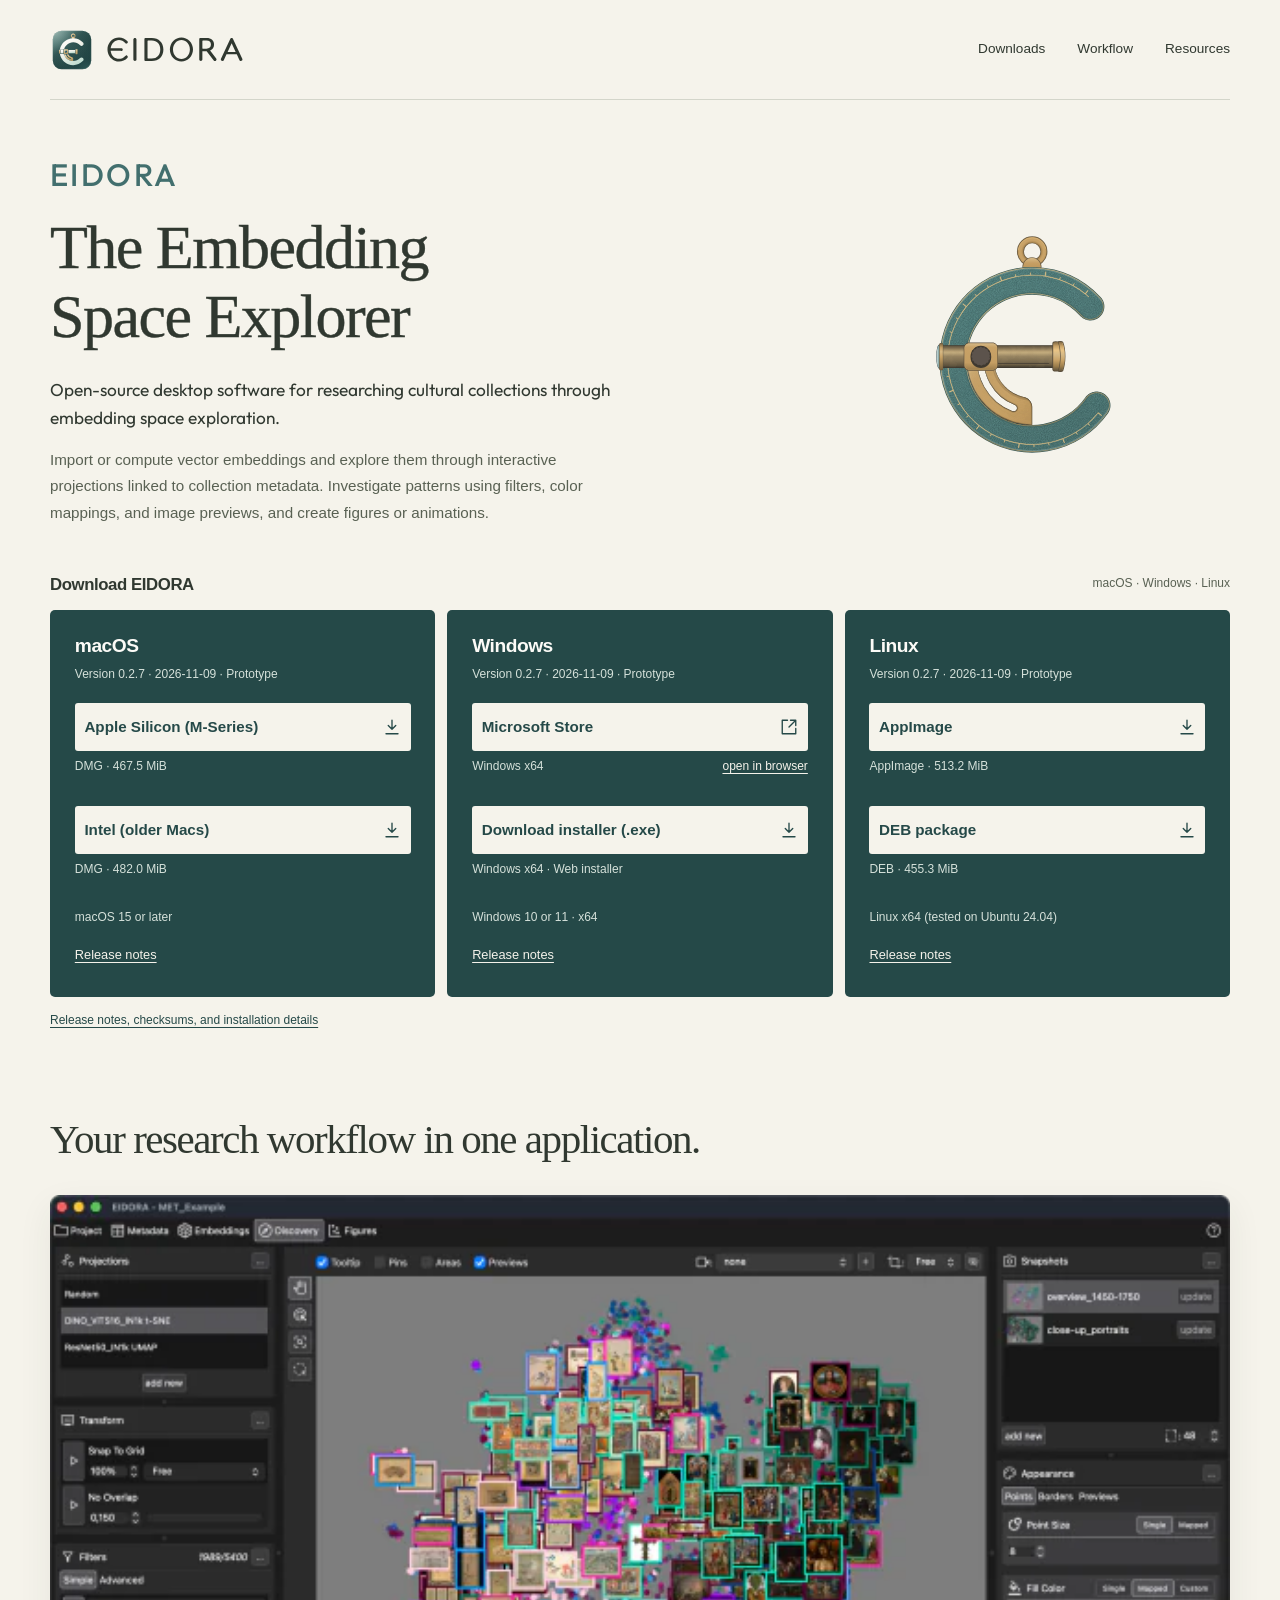
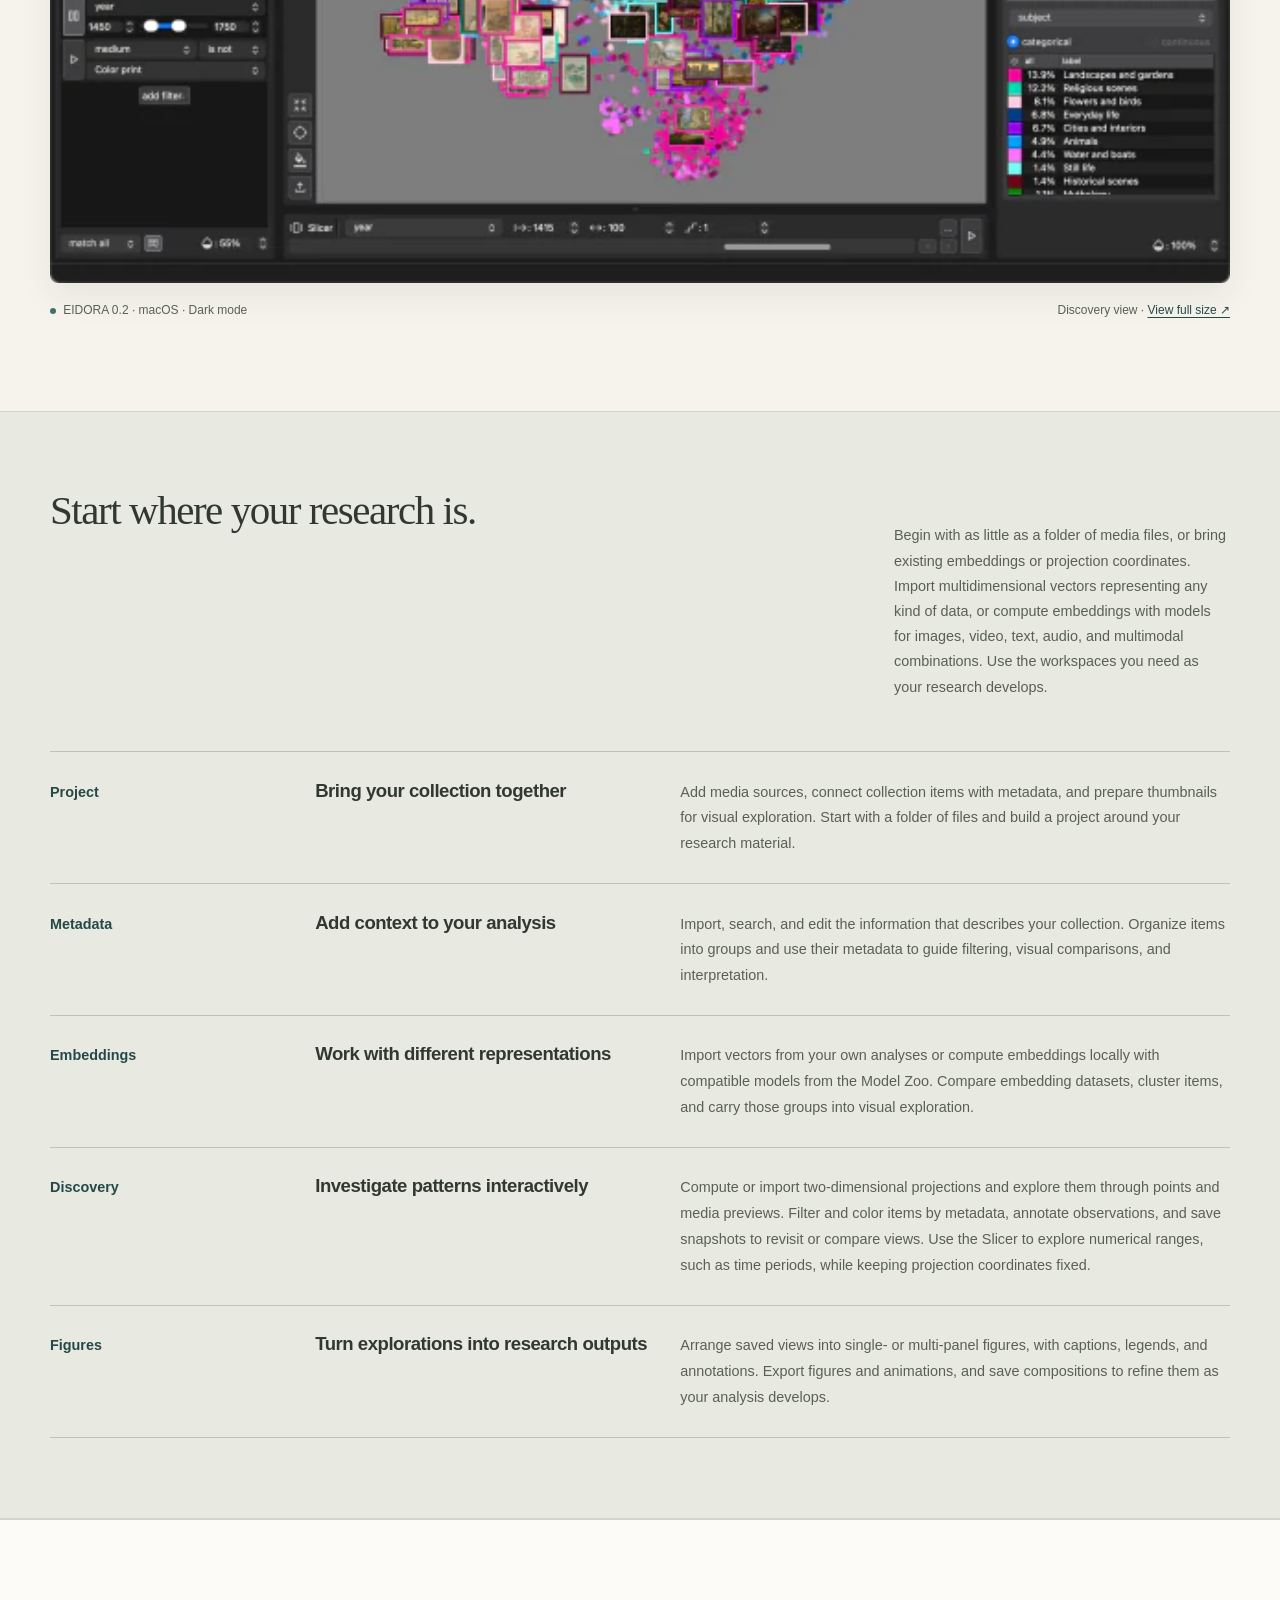
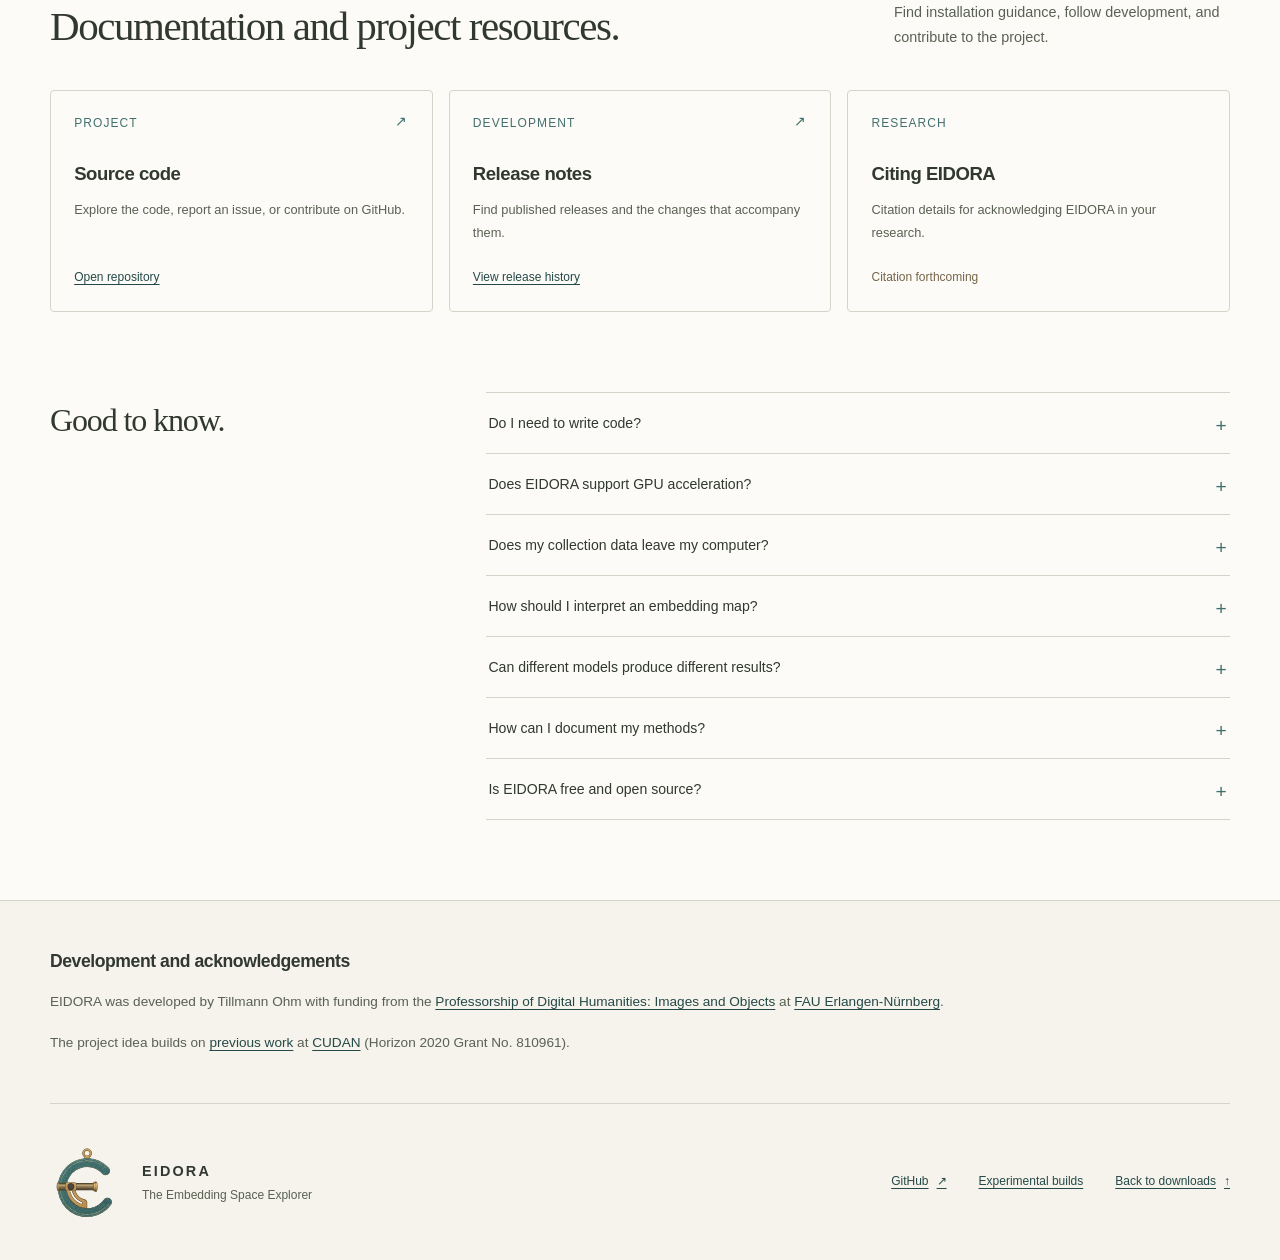
==== commit 25196ad0: "Recommend EIDORA 0.2.7 for Windows" ====
--- a/index.html
+++ b/index.html
@@ -46,7 +46,7 @@
           <h2 id="download-title">Download EIDORA</h2>
           <span class="section-note">macOS · Windows · Linux</span>
         </div>
-        <!-- EIDORA DOWNLOADS START --><div class="download-grid landing-download-grid"><article class="download-card"><div class="platform-heading"><h3>macOS</h3></div><p class="release-meta">Version 0.2.7 · 2026-11-09 · Prototype</p><div class="installer"><a class="download-link download-primary" href="https://github.com/eidora-desktop/EIDORA/releases/download/v0.2.7/EIDORA-0.2.7-macos-arm64.dmg" target="_blank" rel="noopener noreferrer" aria-label="Download EIDORA 0.2.7 — Apple Silicon (M-Series)">Apple Silicon (M-Series)<svg class="action-icon action-icon-download" width="18" height="18" viewBox="0 0 24 24" fill="none" stroke="currentColor" stroke-width="1.8" stroke-linecap="round" stroke-linejoin="round" aria-hidden="true" focusable="false"><path d="M12 3v12m-5-5 5 5 5-5M4 21h16"/></svg></a><p class="release-meta">DMG · 467.5&nbsp;MiB</p></div><div class="installer"><a class="download-link download-primary" href="https://github.com/eidora-desktop/EIDORA/releases/download/v0.2.7/EIDORA-0.2.7-macos-x86_64.dmg" target="_blank" rel="noopener noreferrer" aria-label="Download EIDORA 0.2.7 — Intel (older Macs)">Intel (older Macs)<svg class="action-icon action-icon-download" width="18" height="18" viewBox="0 0 24 24" fill="none" stroke="currentColor" stroke-width="1.8" stroke-linecap="round" stroke-linejoin="round" aria-hidden="true" focusable="false"><path d="M12 3v12m-5-5 5 5 5-5M4 21h16"/></svg></a><p class="release-meta">DMG · 482.0&nbsp;MiB</p></div><div class="download-card-footer"><p class="release-meta">macOS 15 or later</p><a class="download-link" href="/releases/#v0.2.7">Release notes</a></div></article><article class="download-card"><div class="platform-heading"><h3>Windows</h3></div><p class="release-meta">Version 0.2.6 · 2026-11-03 · Prototype</p><div class="installer"><a class="download-link download-primary" href="ms-windows-store://pdp/?ProductId=9P0WFNT5DZS5" aria-label="Open EIDORA in Microsoft Store">Microsoft Store<svg class="action-icon action-icon-open" width="18" height="18" viewBox="0 0 24 24" fill="none" stroke="currentColor" stroke-width="1.8" stroke-linecap="round" stroke-linejoin="round" aria-hidden="true" focusable="false"><path d="M14 3h7v7M21 3l-9 9M10 3H3v18h18v-7"/></svg></a><p class="release-meta installer-meta"><span>Windows x64</span><a class="store-browser-link" href="https://apps.microsoft.com/detail/9P0WFNT5DZS5" target="_blank" rel="noopener noreferrer">open in browser</a></p></div><div class="installer"><a class="download-link download-primary" href="https://get.microsoft.com/installer/download/9P0WFNT5DZS5" aria-label="Download EIDORA Microsoft Store installer (.exe)">Download installer (.exe)<svg class="action-icon action-icon-download" width="18" height="18" viewBox="0 0 24 24" fill="none" stroke="currentColor" stroke-width="1.8" stroke-linecap="round" stroke-linejoin="round" aria-hidden="true" focusable="false"><path d="M12 3v12m-5-5 5 5 5-5M4 21h16"/></svg></a><p class="release-meta" title="Downloads EIDORA during installation.">Windows x64 · Web installer</p></div><div class="download-card-footer"><p class="release-meta">Windows 10 or 11 · x64</p><a class="download-link" href="/releases/#v0.2.6">Release notes</a></div></article><article class="download-card"><div class="platform-heading"><h3>Linux</h3></div><p class="release-meta">Version 0.2.7 · 2026-11-09 · Prototype</p><div class="installer"><a class="download-link download-primary" href="https://github.com/eidora-desktop/EIDORA/releases/download/v0.2.7/EIDORA-0.2.7-linux-x86_64.AppImage" target="_blank" rel="noopener noreferrer" aria-label="Download EIDORA 0.2.7 — AppImage">AppImage<svg class="action-icon action-icon-download" width="18" height="18" viewBox="0 0 24 24" fill="none" stroke="currentColor" stroke-width="1.8" stroke-linecap="round" stroke-linejoin="round" aria-hidden="true" focusable="false"><path d="M12 3v12m-5-5 5 5 5-5M4 21h16"/></svg></a><p class="release-meta">AppImage · 513.2&nbsp;MiB</p></div><div class="installer"><a class="download-link download-primary" href="https://github.com/eidora-desktop/EIDORA/releases/download/v0.2.7/EIDORA-0.2.7-linux-x86_64.deb" target="_blank" rel="noopener noreferrer" aria-label="Download EIDORA 0.2.7 — DEB package">DEB package<svg class="action-icon action-icon-download" width="18" height="18" viewBox="0 0 24 24" fill="none" stroke="currentColor" stroke-width="1.8" stroke-linecap="round" stroke-linejoin="round" aria-hidden="true" focusable="false"><path d="M12 3v12m-5-5 5 5 5-5M4 21h16"/></svg></a><p class="release-meta">DEB · 455.3&nbsp;MiB</p></div><div class="download-card-footer"><p class="release-meta">Linux x64 (tested on Ubuntu 24.04)</p><a class="download-link" href="/releases/#v0.2.7">Release notes</a></div></article></div><p class="download-footnote"><a href="/releases/">Release notes, checksums, and installation details</a></p><!-- EIDORA DOWNLOADS END -->
+        <!-- EIDORA DOWNLOADS START --><div class="download-grid landing-download-grid"><article class="download-card"><div class="platform-heading"><h3>macOS</h3></div><p class="release-meta">Version 0.2.7 · 2026-11-09 · Prototype</p><div class="installer"><a class="download-link download-primary" href="https://github.com/eidora-desktop/EIDORA/releases/download/v0.2.7/EIDORA-0.2.7-macos-arm64.dmg" target="_blank" rel="noopener noreferrer" aria-label="Download EIDORA 0.2.7 — Apple Silicon (M-Series)">Apple Silicon (M-Series)<svg class="action-icon action-icon-download" width="18" height="18" viewBox="0 0 24 24" fill="none" stroke="currentColor" stroke-width="1.8" stroke-linecap="round" stroke-linejoin="round" aria-hidden="true" focusable="false"><path d="M12 3v12m-5-5 5 5 5-5M4 21h16"/></svg></a><p class="release-meta">DMG · 467.5&nbsp;MiB</p></div><div class="installer"><a class="download-link download-primary" href="https://github.com/eidora-desktop/EIDORA/releases/download/v0.2.7/EIDORA-0.2.7-macos-x86_64.dmg" target="_blank" rel="noopener noreferrer" aria-label="Download EIDORA 0.2.7 — Intel (older Macs)">Intel (older Macs)<svg class="action-icon action-icon-download" width="18" height="18" viewBox="0 0 24 24" fill="none" stroke="currentColor" stroke-width="1.8" stroke-linecap="round" stroke-linejoin="round" aria-hidden="true" focusable="false"><path d="M12 3v12m-5-5 5 5 5-5M4 21h16"/></svg></a><p class="release-meta">DMG · 482.0&nbsp;MiB</p></div><div class="download-card-footer"><p class="release-meta">macOS 15 or later</p><a class="download-link" href="/releases/#v0.2.7">Release notes</a></div></article><article class="download-card"><div class="platform-heading"><h3>Windows</h3></div><p class="release-meta">Version 0.2.7 · 2026-11-09 · Prototype</p><div class="installer"><a class="download-link download-primary" href="ms-windows-store://pdp/?ProductId=9P0WFNT5DZS5" aria-label="Open EIDORA in Microsoft Store">Microsoft Store<svg class="action-icon action-icon-open" width="18" height="18" viewBox="0 0 24 24" fill="none" stroke="currentColor" stroke-width="1.8" stroke-linecap="round" stroke-linejoin="round" aria-hidden="true" focusable="false"><path d="M14 3h7v7M21 3l-9 9M10 3H3v18h18v-7"/></svg></a><p class="release-meta installer-meta"><span>Windows x64</span><a class="store-browser-link" href="https://apps.microsoft.com/detail/9P0WFNT5DZS5" target="_blank" rel="noopener noreferrer">open in browser</a></p></div><div class="installer"><a class="download-link download-primary" href="https://get.microsoft.com/installer/download/9P0WFNT5DZS5" aria-label="Download EIDORA Microsoft Store installer (.exe)">Download installer (.exe)<svg class="action-icon action-icon-download" width="18" height="18" viewBox="0 0 24 24" fill="none" stroke="currentColor" stroke-width="1.8" stroke-linecap="round" stroke-linejoin="round" aria-hidden="true" focusable="false"><path d="M12 3v12m-5-5 5 5 5-5M4 21h16"/></svg></a><p class="release-meta" title="Downloads EIDORA during installation.">Windows x64 · Web installer</p></div><div class="download-card-footer"><p class="release-meta">Windows 10 or 11 · x64</p><a class="download-link" href="/releases/#v0.2.7">Release notes</a></div></article><article class="download-card"><div class="platform-heading"><h3>Linux</h3></div><p class="release-meta">Version 0.2.7 · 2026-11-09 · Prototype</p><div class="installer"><a class="download-link download-primary" href="https://github.com/eidora-desktop/EIDORA/releases/download/v0.2.7/EIDORA-0.2.7-linux-x86_64.AppImage" target="_blank" rel="noopener noreferrer" aria-label="Download EIDORA 0.2.7 — AppImage">AppImage<svg class="action-icon action-icon-download" width="18" height="18" viewBox="0 0 24 24" fill="none" stroke="currentColor" stroke-width="1.8" stroke-linecap="round" stroke-linejoin="round" aria-hidden="true" focusable="false"><path d="M12 3v12m-5-5 5 5 5-5M4 21h16"/></svg></a><p class="release-meta">AppImage · 513.2&nbsp;MiB</p></div><div class="installer"><a class="download-link download-primary" href="https://github.com/eidora-desktop/EIDORA/releases/download/v0.2.7/EIDORA-0.2.7-linux-x86_64.deb" target="_blank" rel="noopener noreferrer" aria-label="Download EIDORA 0.2.7 — DEB package">DEB package<svg class="action-icon action-icon-download" width="18" height="18" viewBox="0 0 24 24" fill="none" stroke="currentColor" stroke-width="1.8" stroke-linecap="round" stroke-linejoin="round" aria-hidden="true" focusable="false"><path d="M12 3v12m-5-5 5 5 5-5M4 21h16"/></svg></a><p class="release-meta">DEB · 455.3&nbsp;MiB</p></div><div class="download-card-footer"><p class="release-meta">Linux x64 (tested on Ubuntu 24.04)</p><a class="download-link" href="/releases/#v0.2.7">Release notes</a></div></article></div><p class="download-footnote"><a href="/releases/">Release notes, checksums, and installation details</a></p><!-- EIDORA DOWNLOADS END -->
       </section>
 
       <section class="preview-section wrap" aria-labelledby="preview-title">
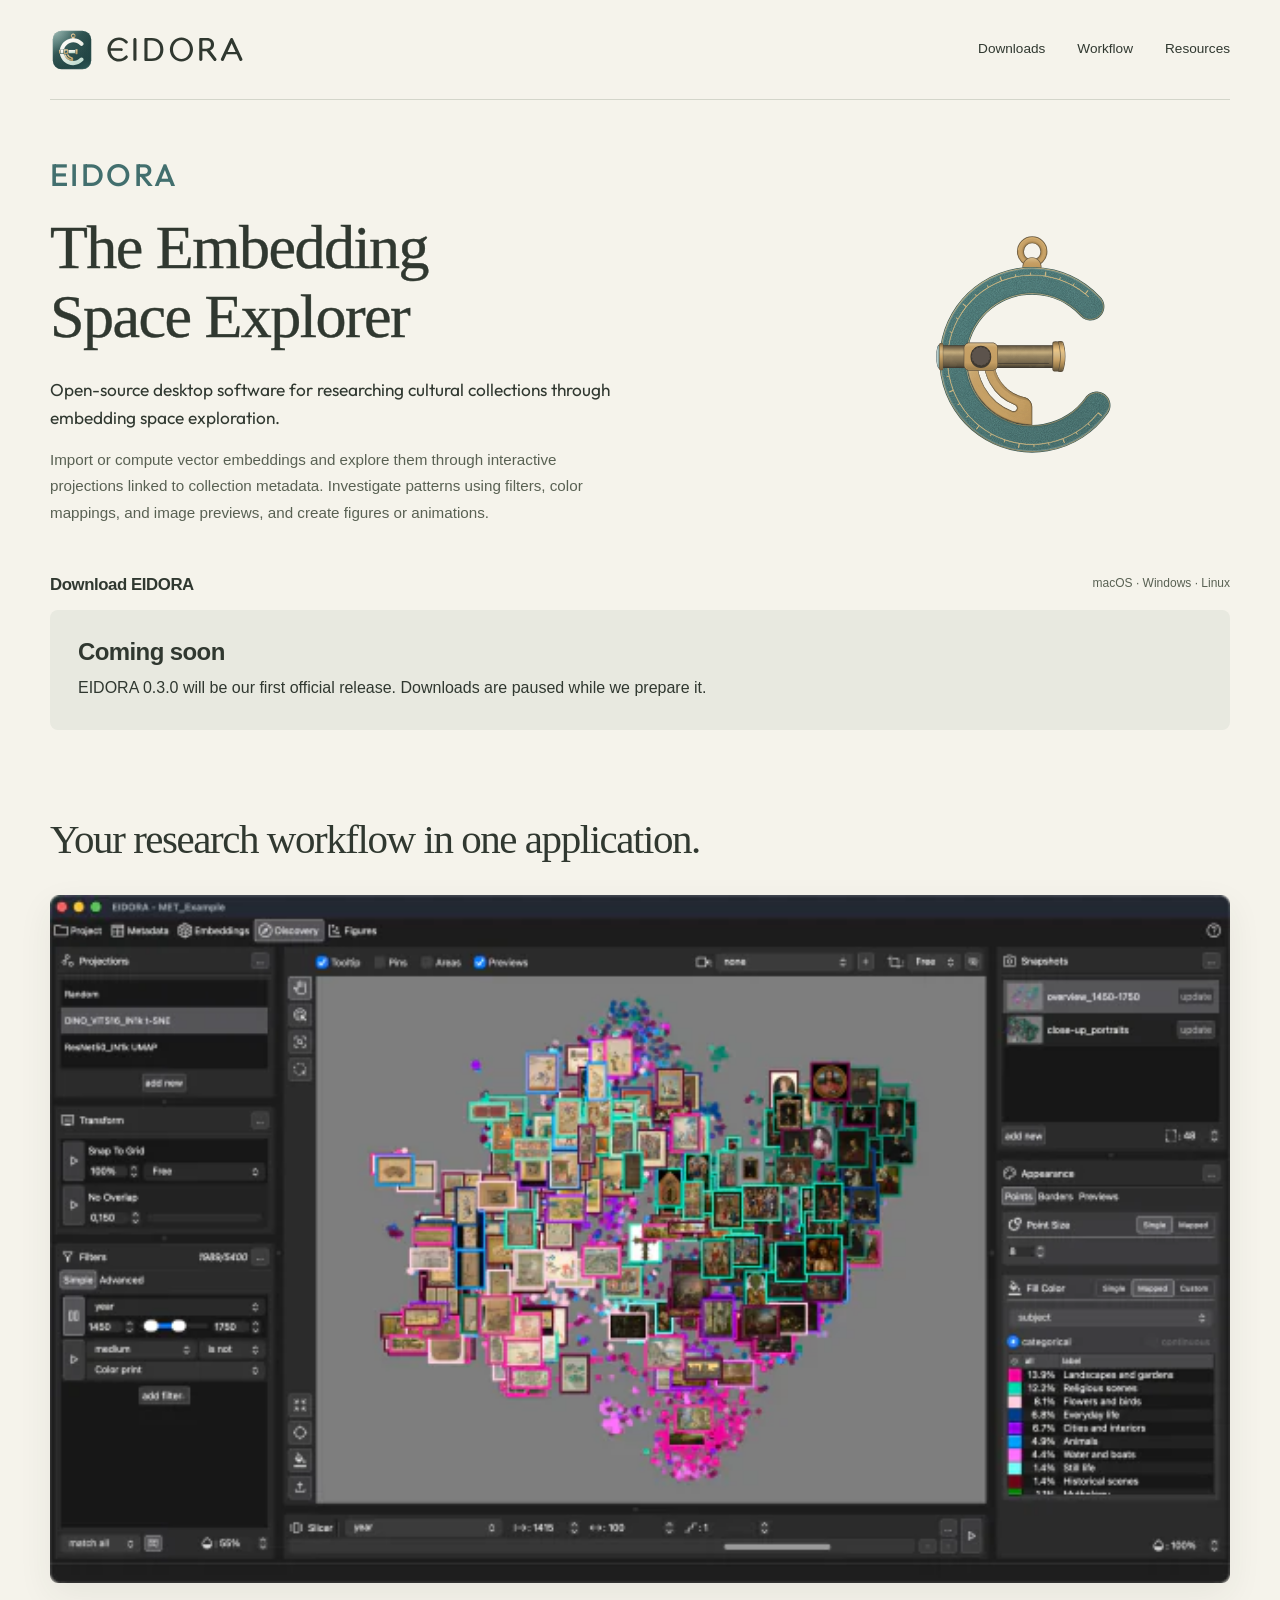
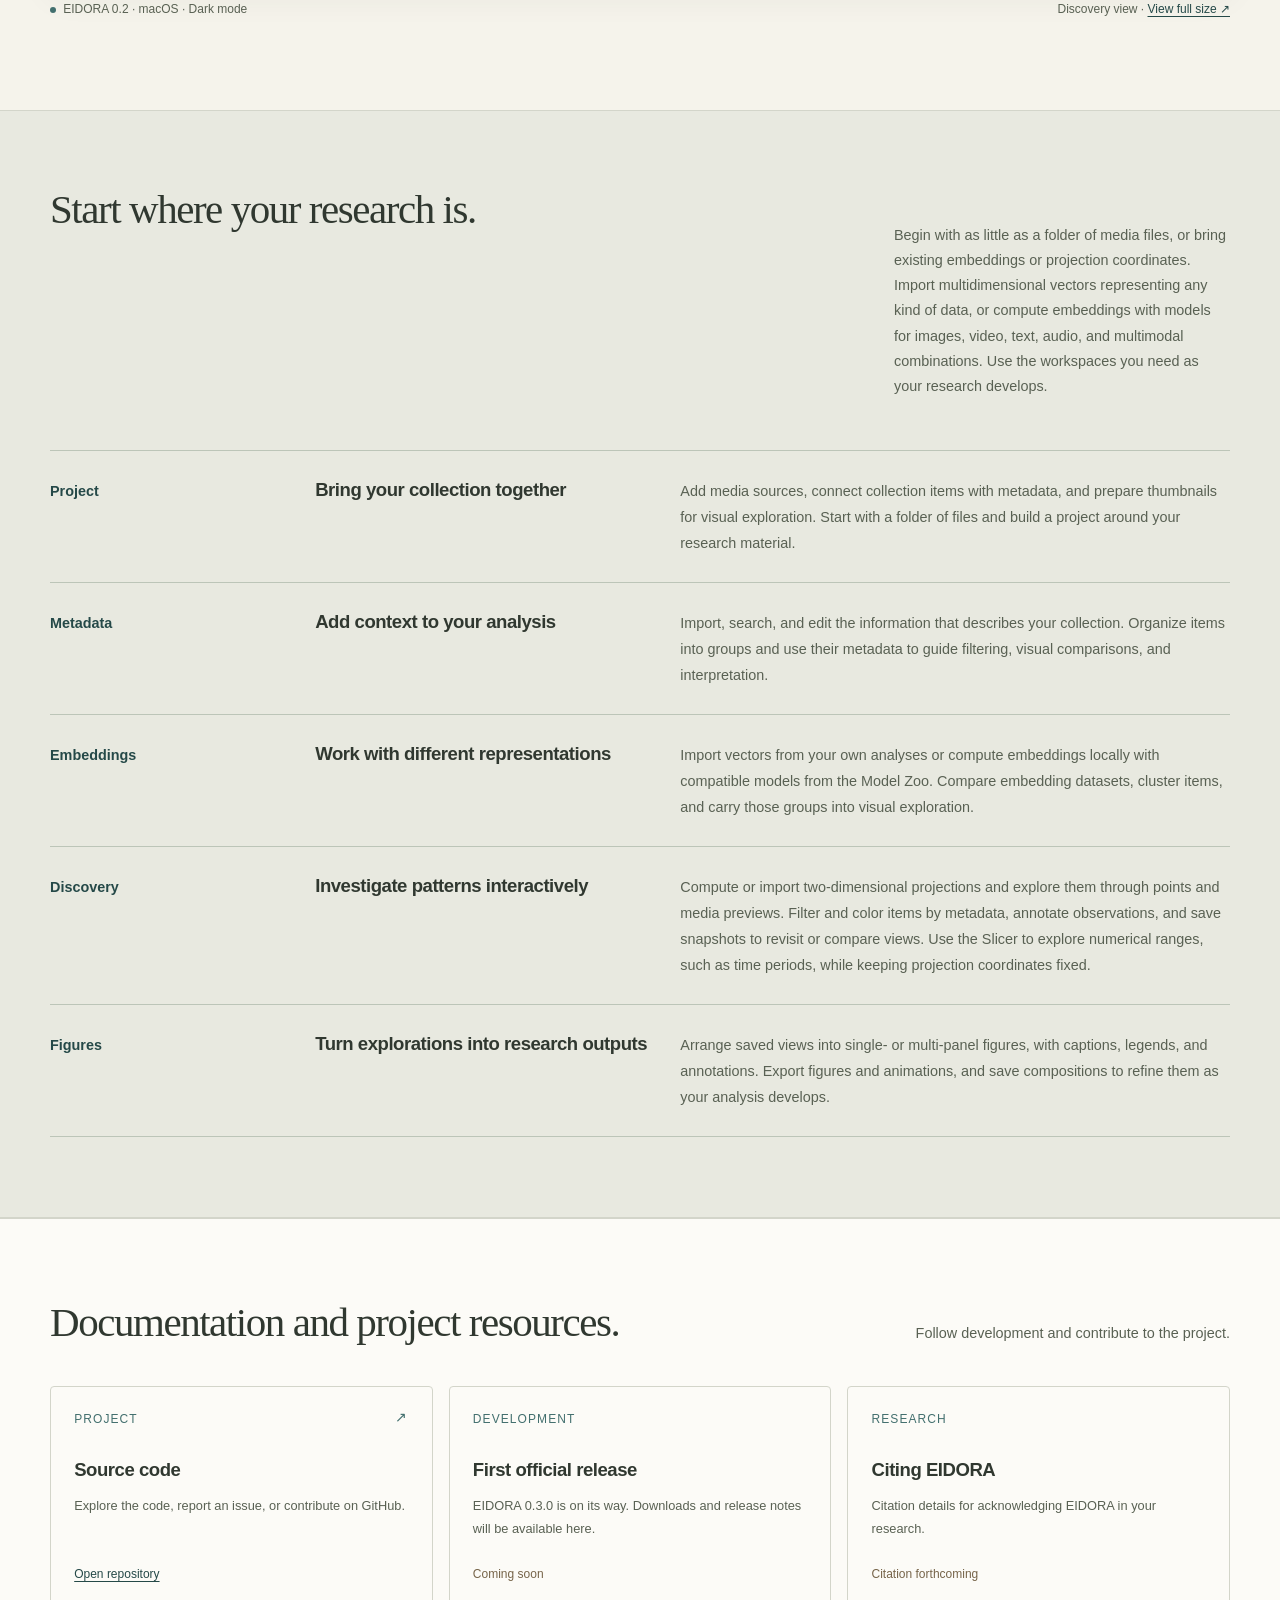
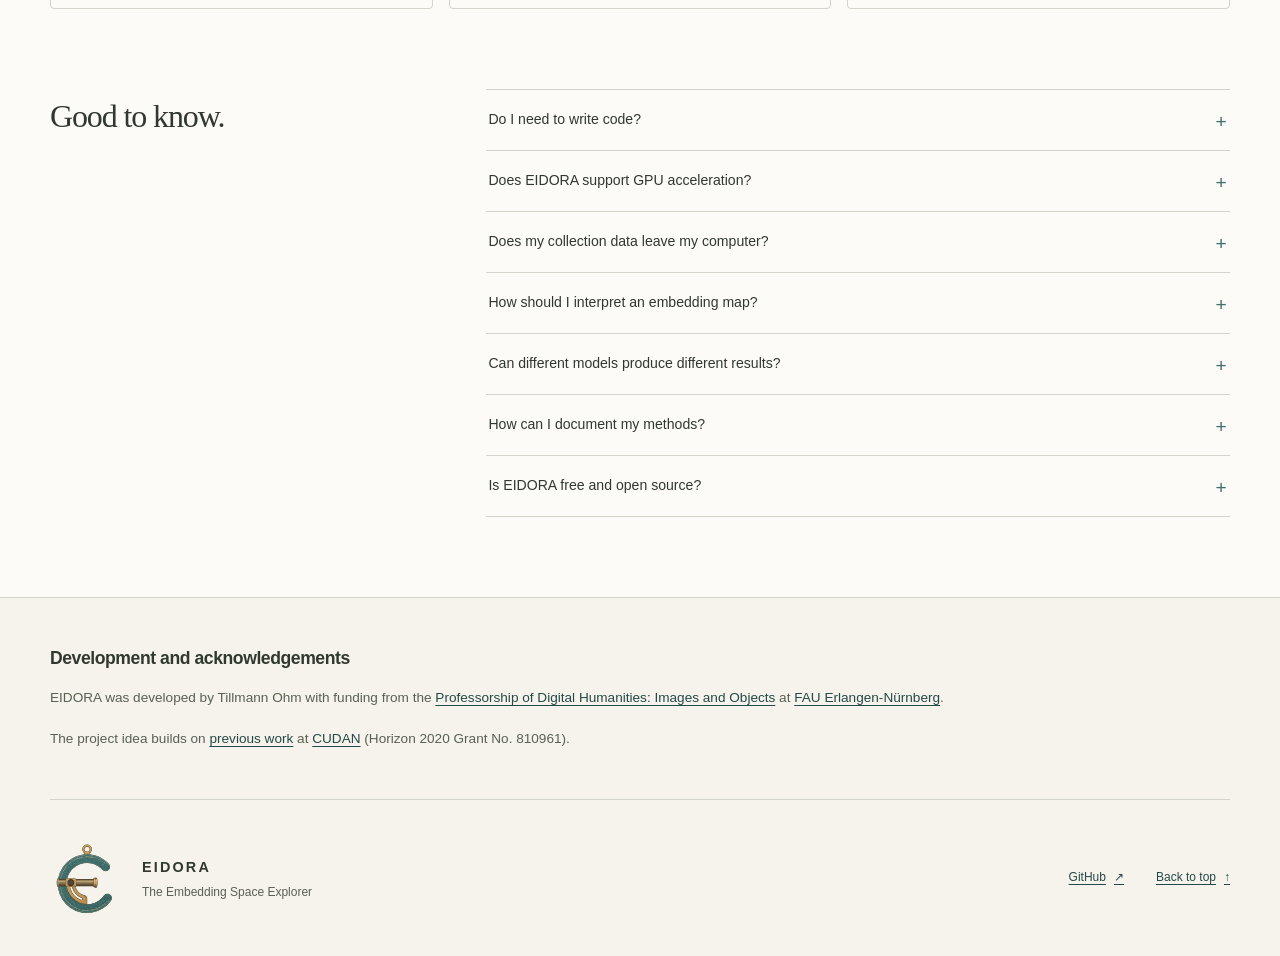
==== commit 4975089d: "Pause distribution ahead of the first official 0.3.0 release" ====
--- a/index.html
+++ b/index.html
@@ -46,7 +46,7 @@
           <h2 id="download-title">Download EIDORA</h2>
           <span class="section-note">macOS · Windows · Linux</span>
         </div>
-        <!-- EIDORA DOWNLOADS START --><div class="download-grid landing-download-grid"><article class="download-card"><div class="platform-heading"><h3>macOS</h3></div><p class="release-meta">Version 0.2.7 · 2026-11-09 · Prototype</p><div class="installer"><a class="download-link download-primary" href="https://github.com/eidora-desktop/EIDORA/releases/download/v0.2.7/EIDORA-0.2.7-macos-arm64.dmg" target="_blank" rel="noopener noreferrer" aria-label="Download EIDORA 0.2.7 — Apple Silicon (M-Series)">Apple Silicon (M-Series)<svg class="action-icon action-icon-download" width="18" height="18" viewBox="0 0 24 24" fill="none" stroke="currentColor" stroke-width="1.8" stroke-linecap="round" stroke-linejoin="round" aria-hidden="true" focusable="false"><path d="M12 3v12m-5-5 5 5 5-5M4 21h16"/></svg></a><p class="release-meta">DMG · 467.5&nbsp;MiB</p></div><div class="installer"><a class="download-link download-primary" href="https://github.com/eidora-desktop/EIDORA/releases/download/v0.2.7/EIDORA-0.2.7-macos-x86_64.dmg" target="_blank" rel="noopener noreferrer" aria-label="Download EIDORA 0.2.7 — Intel (older Macs)">Intel (older Macs)<svg class="action-icon action-icon-download" width="18" height="18" viewBox="0 0 24 24" fill="none" stroke="currentColor" stroke-width="1.8" stroke-linecap="round" stroke-linejoin="round" aria-hidden="true" focusable="false"><path d="M12 3v12m-5-5 5 5 5-5M4 21h16"/></svg></a><p class="release-meta">DMG · 482.0&nbsp;MiB</p></div><div class="download-card-footer"><p class="release-meta">macOS 15 or later</p><a class="download-link" href="/releases/#v0.2.7">Release notes</a></div></article><article class="download-card"><div class="platform-heading"><h3>Windows</h3></div><p class="release-meta">Version 0.2.7 · 2026-11-09 · Prototype</p><div class="installer"><a class="download-link download-primary" href="ms-windows-store://pdp/?ProductId=9P0WFNT5DZS5" aria-label="Open EIDORA in Microsoft Store">Microsoft Store<svg class="action-icon action-icon-open" width="18" height="18" viewBox="0 0 24 24" fill="none" stroke="currentColor" stroke-width="1.8" stroke-linecap="round" stroke-linejoin="round" aria-hidden="true" focusable="false"><path d="M14 3h7v7M21 3l-9 9M10 3H3v18h18v-7"/></svg></a><p class="release-meta installer-meta"><span>Windows x64</span><a class="store-browser-link" href="https://apps.microsoft.com/detail/9P0WFNT5DZS5" target="_blank" rel="noopener noreferrer">open in browser</a></p></div><div class="installer"><a class="download-link download-primary" href="https://get.microsoft.com/installer/download/9P0WFNT5DZS5" aria-label="Download EIDORA Microsoft Store installer (.exe)">Download installer (.exe)<svg class="action-icon action-icon-download" width="18" height="18" viewBox="0 0 24 24" fill="none" stroke="currentColor" stroke-width="1.8" stroke-linecap="round" stroke-linejoin="round" aria-hidden="true" focusable="false"><path d="M12 3v12m-5-5 5 5 5-5M4 21h16"/></svg></a><p class="release-meta" title="Downloads EIDORA during installation.">Windows x64 · Web installer</p></div><div class="download-card-footer"><p class="release-meta">Windows 10 or 11 · x64</p><a class="download-link" href="/releases/#v0.2.7">Release notes</a></div></article><article class="download-card"><div class="platform-heading"><h3>Linux</h3></div><p class="release-meta">Version 0.2.7 · 2026-11-09 · Prototype</p><div class="installer"><a class="download-link download-primary" href="https://github.com/eidora-desktop/EIDORA/releases/download/v0.2.7/EIDORA-0.2.7-linux-x86_64.AppImage" target="_blank" rel="noopener noreferrer" aria-label="Download EIDORA 0.2.7 — AppImage">AppImage<svg class="action-icon action-icon-download" width="18" height="18" viewBox="0 0 24 24" fill="none" stroke="currentColor" stroke-width="1.8" stroke-linecap="round" stroke-linejoin="round" aria-hidden="true" focusable="false"><path d="M12 3v12m-5-5 5 5 5-5M4 21h16"/></svg></a><p class="release-meta">AppImage · 513.2&nbsp;MiB</p></div><div class="installer"><a class="download-link download-primary" href="https://github.com/eidora-desktop/EIDORA/releases/download/v0.2.7/EIDORA-0.2.7-linux-x86_64.deb" target="_blank" rel="noopener noreferrer" aria-label="Download EIDORA 0.2.7 — DEB package">DEB package<svg class="action-icon action-icon-download" width="18" height="18" viewBox="0 0 24 24" fill="none" stroke="currentColor" stroke-width="1.8" stroke-linecap="round" stroke-linejoin="round" aria-hidden="true" focusable="false"><path d="M12 3v12m-5-5 5 5 5-5M4 21h16"/></svg></a><p class="release-meta">DEB · 455.3&nbsp;MiB</p></div><div class="download-card-footer"><p class="release-meta">Linux x64 (tested on Ubuntu 24.04)</p><a class="download-link" href="/releases/#v0.2.7">Release notes</a></div></article></div><p class="download-footnote"><a href="/releases/">Release notes, checksums, and installation details</a></p><!-- EIDORA DOWNLOADS END -->
+        <!-- EIDORA DOWNLOADS START --><div class="release-coming-soon"><h2>Coming soon</h2><p>EIDORA 0.3.0 will be our first official release. Downloads are paused while we prepare it.</p></div><!-- EIDORA DOWNLOADS END -->
       </section>
 
       <section class="preview-section wrap" aria-labelledby="preview-title">
@@ -99,10 +99,10 @@
 
       <section class="resources-section" id="resources" aria-labelledby="resources-title">
         <div class="wrap">
-          <div class="section-heading"><div><h2 id="resources-title">Documentation and project resources.</h2></div><p class="heading-description">Find installation guidance, follow development, and contribute to the project.</p></div>
+          <div class="section-heading"><div><h2 id="resources-title">Documentation and project resources.</h2></div><p class="heading-description">Follow development and contribute to the project.</p></div>
           <div class="resource-grid">
             <a class="resource-card" href="https://github.com/eidora-desktop/EIDORA" target="_blank" rel="noopener noreferrer"><span class="resource-label">Project <span aria-hidden="true">↗</span></span><h3>Source code</h3><p>Explore the code, report an issue, or contribute on GitHub.</p><span class="resource-status">Open repository</span></a>
-            <a class="resource-card" href="/releases/"><span class="resource-label">Development <span aria-hidden="true">↗</span></span><h3>Release notes</h3><p>Find published releases and the changes that accompany them.</p><span class="resource-status">View release history</span></a>
+            <article class="resource-card resource-pending"><span class="resource-label">Development</span><h3>First official release</h3><p>EIDORA 0.3.0 is on its way. Downloads and release notes will be available here.</p><span class="resource-status">Coming soon</span></article>
             <article class="resource-card resource-pending"><span class="resource-label">Research</span><h3>Citing EIDORA</h3><p>Citation details for acknowledging EIDORA in your research.</p><span class="resource-status">Citation forthcoming</span></article>
           </div>
           <div class="faq-layout">
@@ -128,7 +128,7 @@
 
     <footer class="site-footer wrap">
       <div class="footer-identity"><img src="assets/brand/eidora_logo.svg" alt="" width="76" height="76" loading="lazy"><div><strong>EIDORA</strong><p>The Embedding Space Explorer</p></div></div>
-      <div class="footer-links"><a href="https://github.com/eidora-desktop/EIDORA" target="_blank" rel="noopener noreferrer">GitHub <span aria-hidden="true">↗</span></a><a href="/experimental/" rel="nofollow">Experimental builds</a><a href="#downloads">Back to downloads <span aria-hidden="true">↑</span></a></div>
+      <div class="footer-links"><a href="https://github.com/eidora-desktop/EIDORA" target="_blank" rel="noopener noreferrer">GitHub <span aria-hidden="true">↗</span></a><a href="#main">Back to top <span aria-hidden="true">↑</span></a></div>
     </footer>
   </body>
 </html>
--- a/release-pages.css
+++ b/release-pages.css
@@ -101,3 +101,7 @@
   .release-grid { grid-template-columns: 1fr; }
   .release-page { padding-block: 2rem; }
 }
+
+.release-coming-soon { padding: 1.75rem; border-radius: 8px; background: var(--sage-mist); }
+.release-coming-soon h2 { font-family: var(--sans); font-size: 1.5rem; font-weight: 600; letter-spacing: -.025em; }
+.release-coming-soon p { margin-top: .6rem; max-width: 42rem; }
